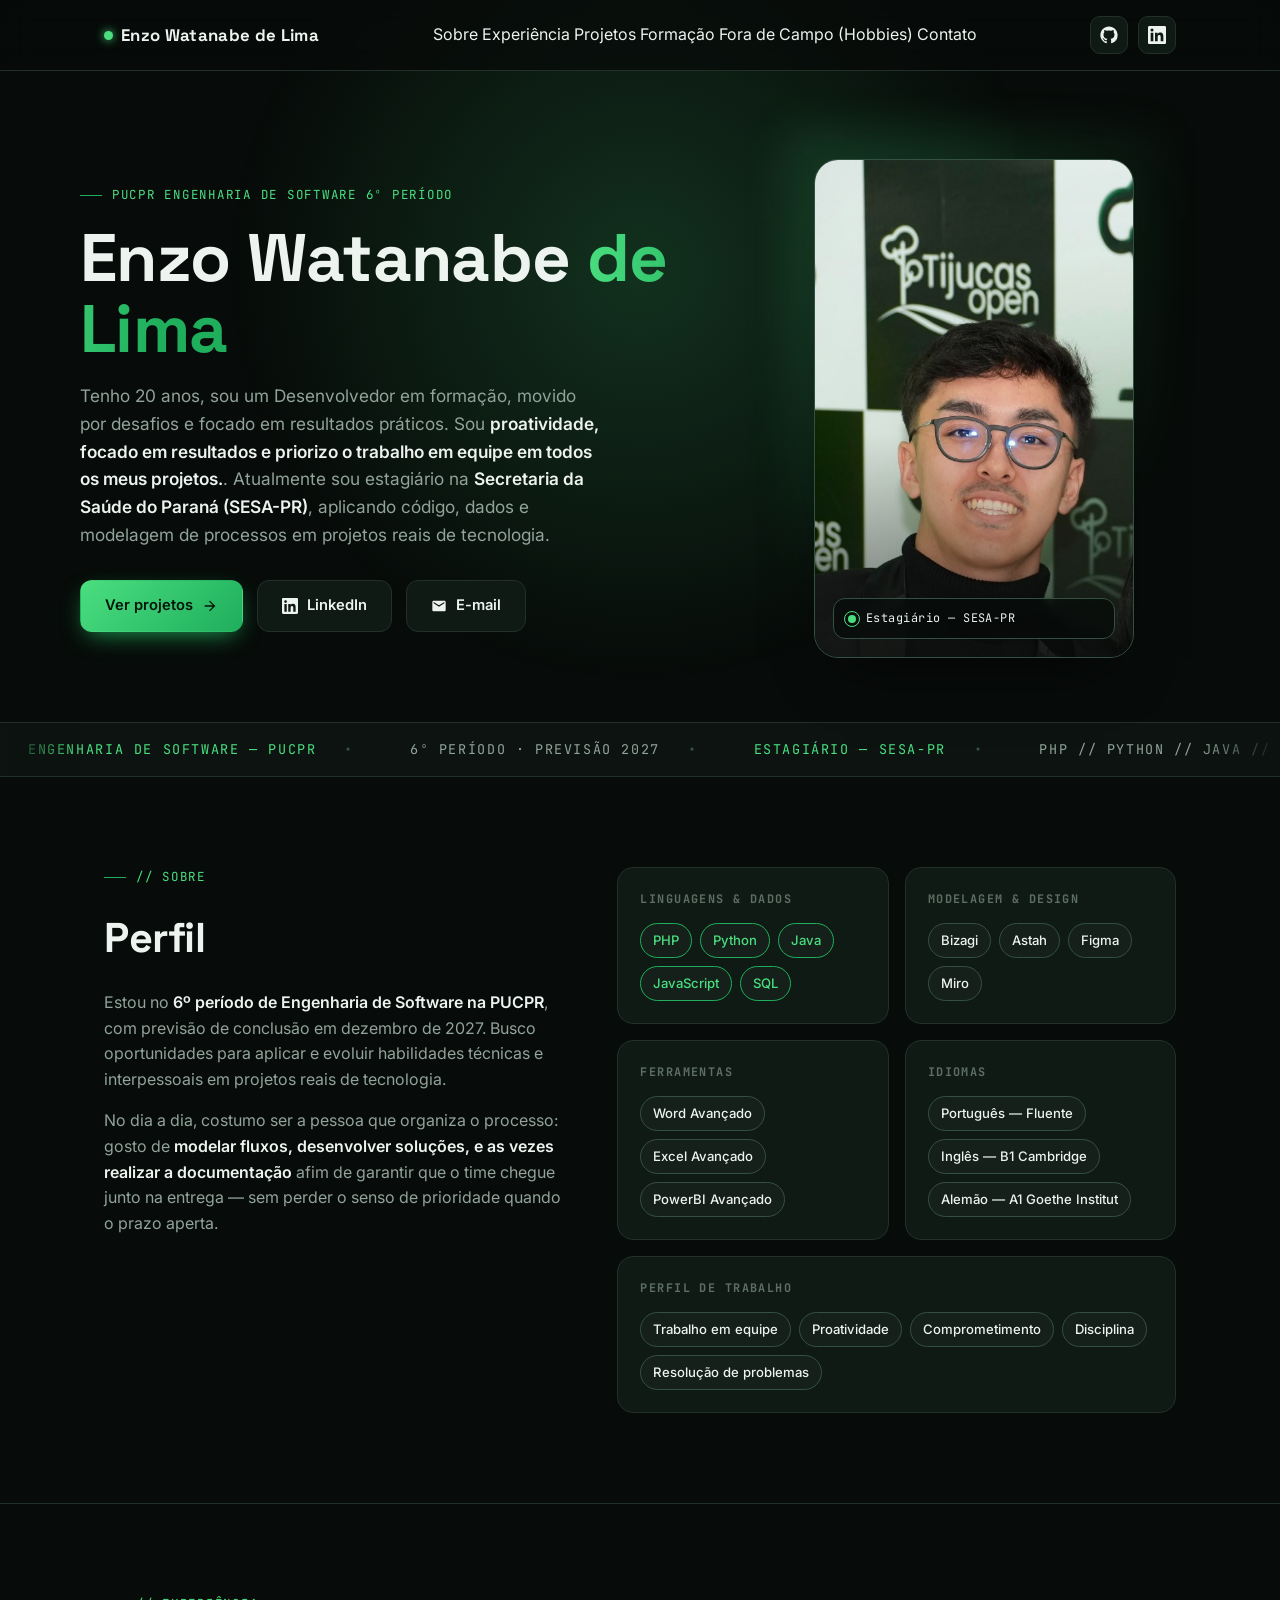
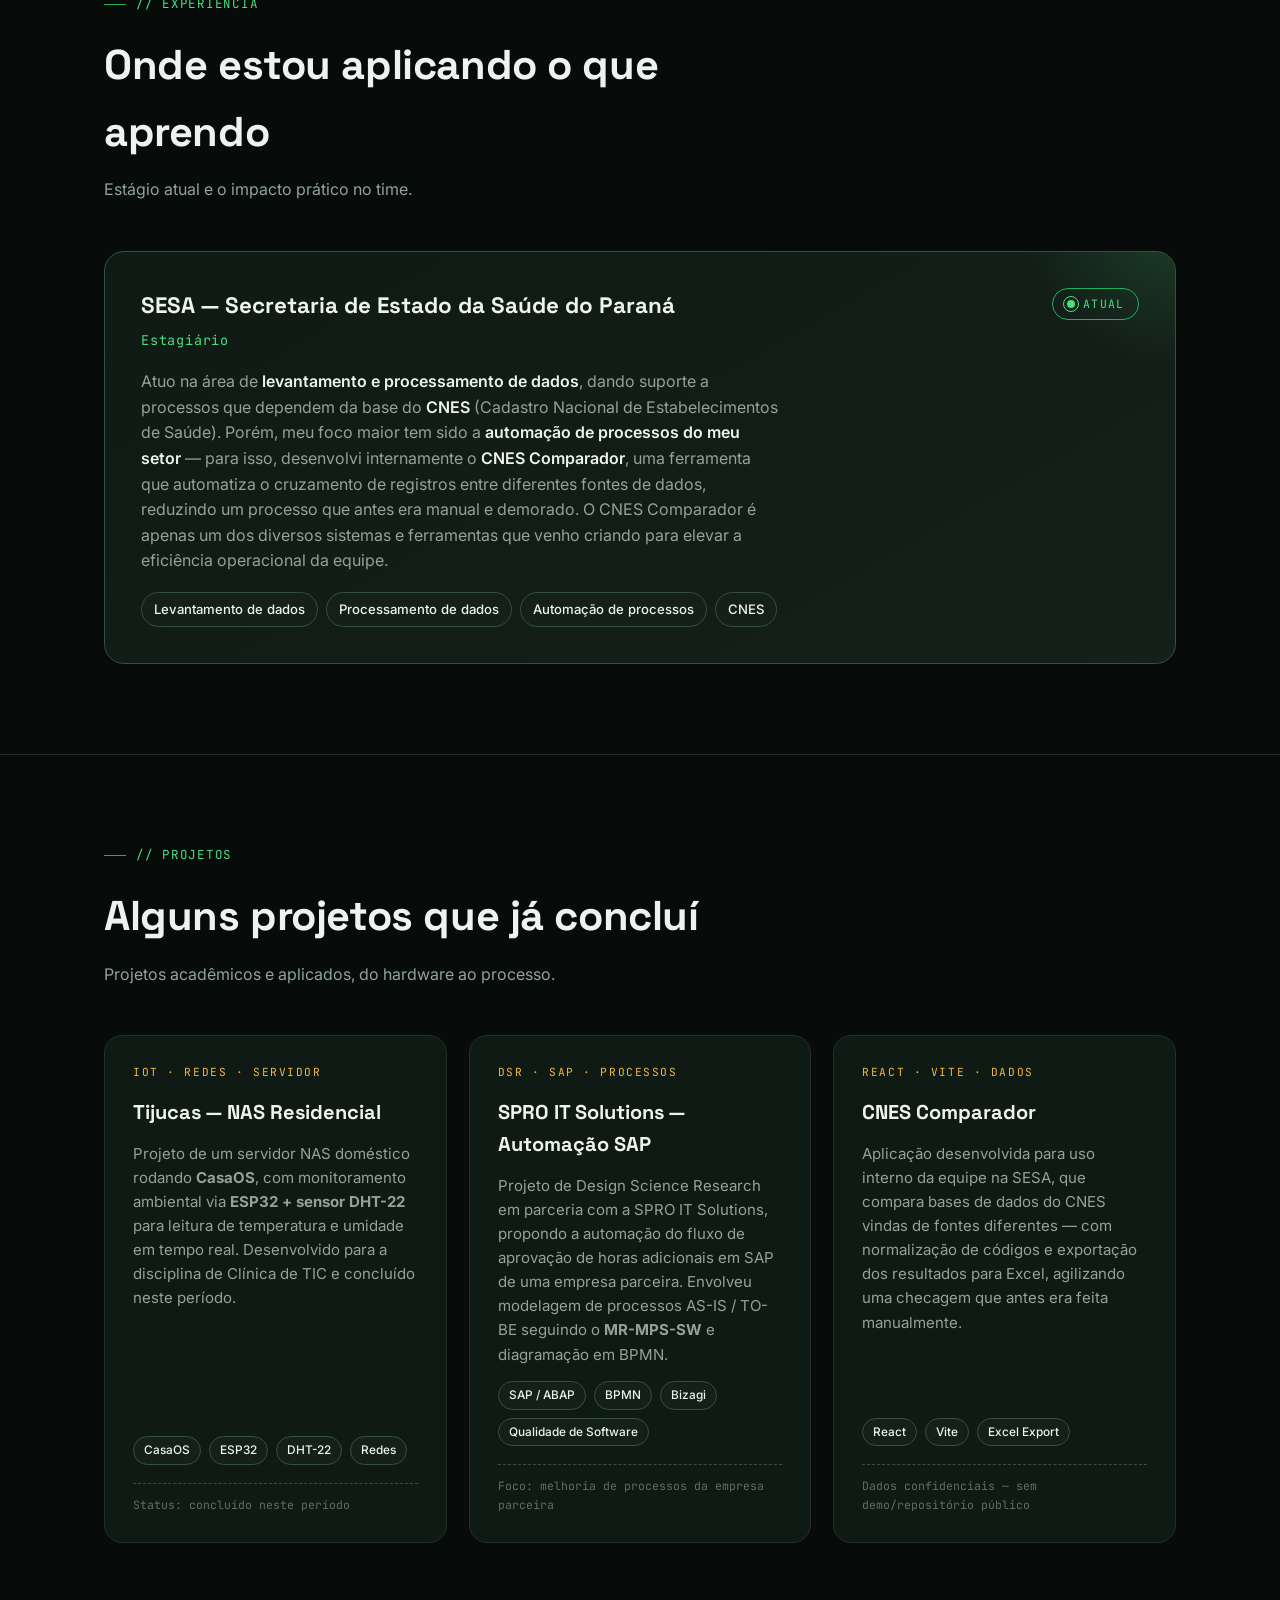
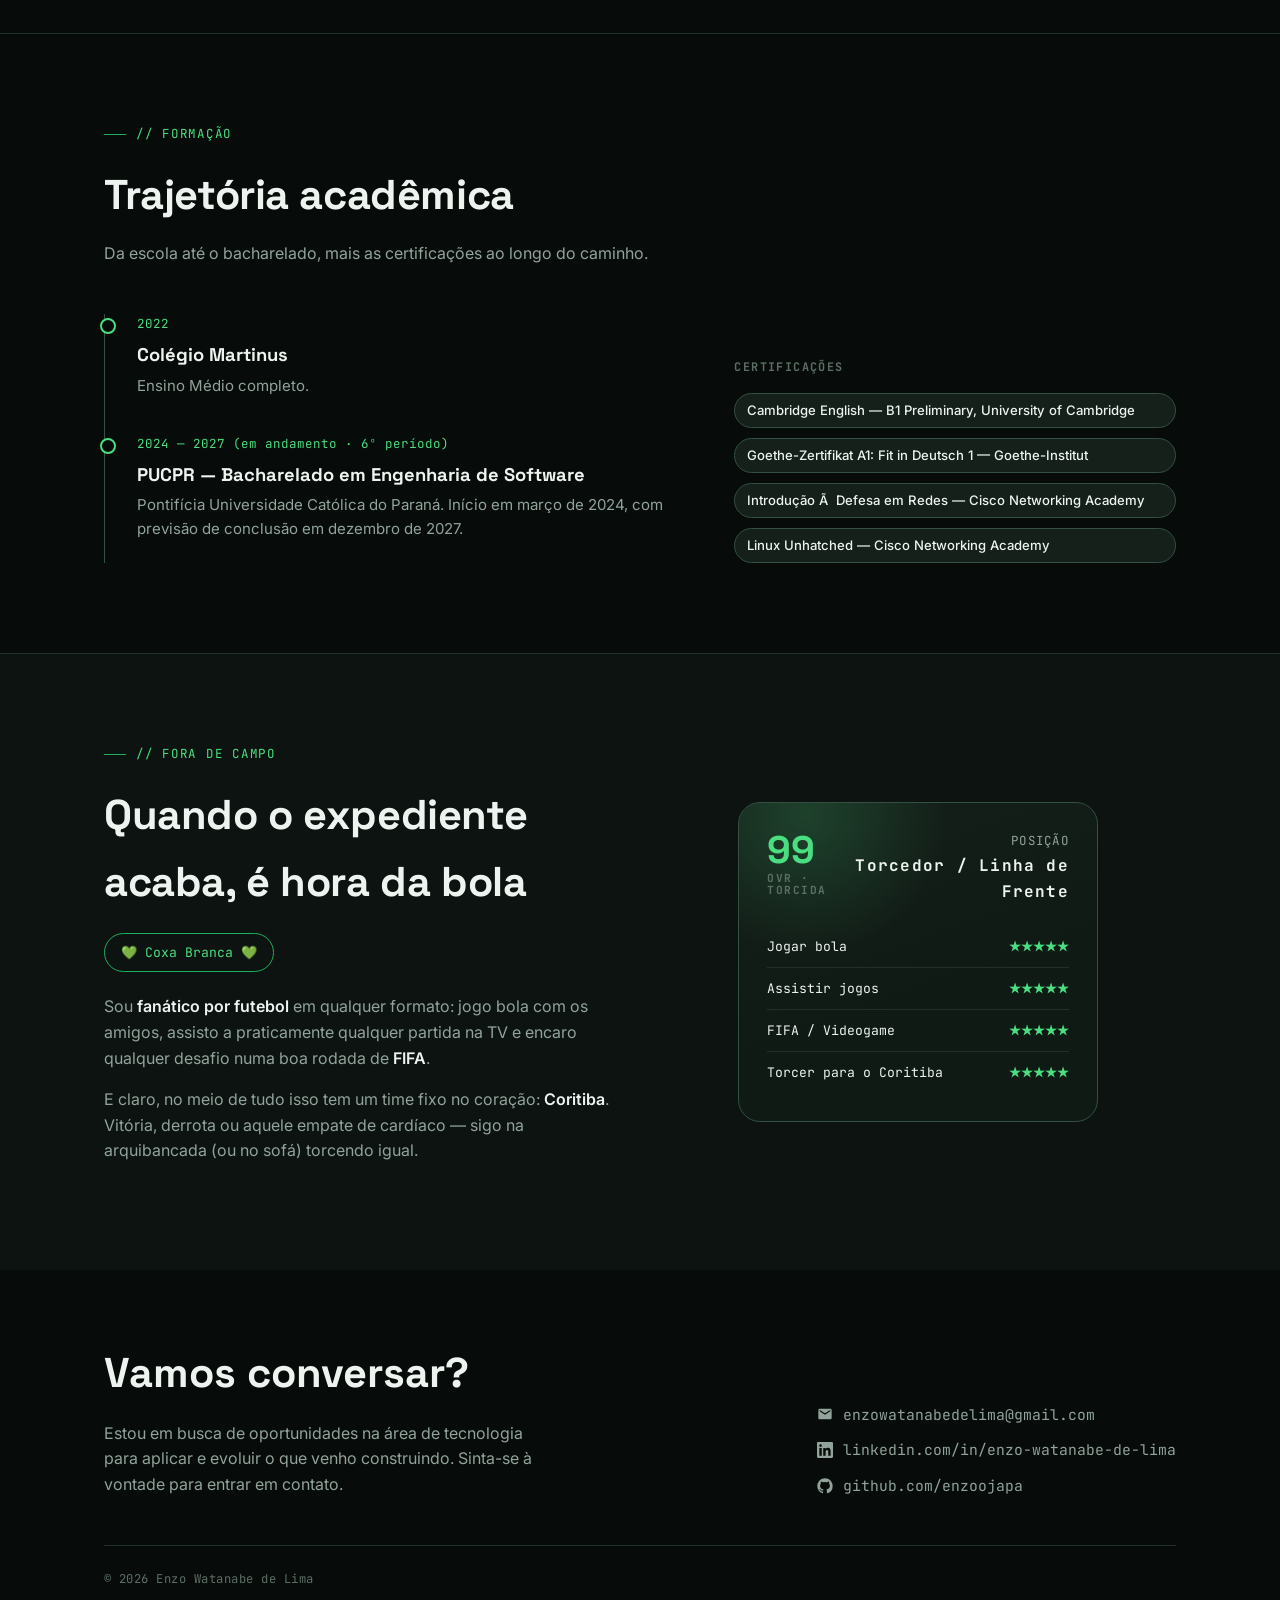
==== portfolio-enzo.html @ 8567402a "Udpate my hobbies" ====
﻿<!DOCTYPE html>
<html lang="pt-BR">
<head>
<meta charset="UTF-8">
<meta name="viewport" content="width=device-width, initial-scale=1.0">
<title>Enzo Watanabe de Lima — Portfólio</title>
<link rel="preconnect" href="https://fonts.googleapis.com">
<link rel="preconnect" href="https://fonts.gstatic.com" crossorigin>
<link href="https://fonts.googleapis.com/css2?family=Space+Grotesk:wght@500;600;700&family=Inter:wght@400;500;600&family=JetBrains+Mono:wght@400;500;600&display=swap" rel="stylesheet">
<link rel="stylesheet" href="style.css">
</head>
<body>

<header>
  <nav>
    <div class="logo"><span class="dot"></span> Enzo Watanabe de Lima</div>
    <div class="nav-links">
      <a href="#sobre">Sobre</a>
      <a href="#experiencia">Experiência</a>
      <a href="#projetos">Projetos</a>
      <a href="#formacao">Formação</a>
      <a href="#fora-de-campo">Fora de Campo (Hobbies)</a>
      <a href="#contato">Contato</a>
    </div>
    <div class="nav-cta">
      <a class="icon-btn" href="https://github.com/enzoojapa" target="_blank" rel="noopener" aria-label="GitHub">
        <svg viewBox="0 0 24 24"><path d="M12 .5C5.65.5.5 5.65.5 12c0 5.08 3.29 9.39 7.86 10.91.57.1.78-.25.78-.55 0-.27-.01-1.17-.02-2.12-3.2.7-3.88-1.36-3.88-1.36-.52-1.33-1.28-1.69-1.28-1.69-1.04-.71.08-.7.08-.7 1.15.08 1.76 1.18 1.76 1.18 1.03 1.76 2.7 1.25 3.36.96.1-.74.4-1.25.72-1.54-2.55-.29-5.23-1.28-5.23-5.68 0-1.25.45-2.28 1.18-3.08-.12-.29-.51-1.46.11-3.05 0 0 .96-.31 3.16 1.18a10.9 10.9 0 0 1 5.76 0c2.2-1.49 3.16-1.18 3.16-1.18.62 1.59.23 2.76.11 3.05.74.8 1.18 1.83 1.18 3.08 0 4.41-2.69 5.39-5.25 5.67.41.36.78 1.07.78 2.16 0 1.56-.01 2.81-.01 3.2 0 .31.21.66.79.55A11.5 11.5 0 0 0 23.5 12C23.5 5.65 18.35.5 12 .5z"/></svg>
      </a>
      <a class="icon-btn" href="https://www.linkedin.com/in/enzo-watanabe-de-lima/" target="_blank" rel="noopener" aria-label="LinkedIn">
        <svg viewBox="0 0 24 24"><path d="M20.45 20.45h-3.55v-5.57c0-1.33-.02-3.04-1.85-3.04-1.85 0-2.13 1.45-2.13 2.94v5.67H9.37V9h3.41v1.56h.05c.48-.9 1.64-1.85 3.37-1.85 3.6 0 4.27 2.37 4.27 5.45v6.29zM5.34 7.43a2.06 2.06 0 1 1 0-4.12 2.06 2.06 0 0 1 0 4.12zM7.12 20.45H3.56V9h3.56v11.45zM22.22 0H1.77C.8 0 0 .78 0 1.75v20.5C0 23.22.8 24 1.77 24h20.45c.98 0 1.78-.78 1.78-1.75V1.75C24 .78 23.2 0 22.22 0z"/></svg>
      </a>
    </div>
  </nav>
</header>

<main>

  <!-- ============ HERO ============ -->
  <section class="hero wrap" id="topo" style="border-bottom:none;">
    <div>
      <div class="eyebrow">PUCPR Engenharia de Software 6º período</div>
      <h1>Enzo Watanabe <span>de Lima</span></h1>
      <p class="lede">
        Tenho 20 anos, sou um Desenvolvedor em formação, movido por desafios e focado em resultados práticos. Sou <strong>proatividade, focado em resultados e priorizo o trabalho em equipe em todos os meus projetos.</strong>. Atualmente sou estagiário na <strong>Secretaria da Saúde do Paraná (SESA-PR)</strong>,
        aplicando código, dados e modelagem de processos em projetos reais de tecnologia.
      </p>
      <div class="btn-row">
        <a class="btn btn-primary" href="#projetos">
          Ver projetos
          <svg viewBox="0 0 24 24"><path d="M12 4l-1.41 1.41L16.17 11H4v2h12.17l-5.58 5.59L12 20l8-8z"/></svg>
        </a>
        <a class="btn btn-ghost" href="https://www.linkedin.com/in/enzo-watanabe-de-lima/" target="_blank" rel="noopener">
          <svg viewBox="0 0 24 24"><path d="M20.45 20.45h-3.55v-5.57c0-1.33-.02-3.04-1.85-3.04-1.85 0-2.13 1.45-2.13 2.94v5.67H9.37V9h3.41v1.56h.05c.48-.9 1.64-1.85 3.37-1.85 3.6 0 4.27 2.37 4.27 5.45v6.29zM5.34 7.43a2.06 2.06 0 1 1 0-4.12 2.06 2.06 0 0 1 0 4.12zM7.12 20.45H3.56V9h3.56v11.45zM22.22 0H1.77C.8 0 0 .78 0 1.75v20.5C0 23.22.8 24 1.77 24h20.45c.98 0 1.78-.78 1.78-1.75V1.75C24 .78 23.2 0 22.22 0z"/></svg>
          LinkedIn
        </a>
        <a class="btn btn-ghost" href="mailto:enzowatanabedelima@gmail.com">
          <svg viewBox="0 0 24 24"><path d="M20 4H4c-1.1 0-1.99.9-1.99 2L2 18c0 1.1.9 2 2 2h16c1.1 0 2-.9 2-2V6c0-1.1-.9-2-2-2zm0 4l-8 5-8-5V6l8 5 8-5v2z"/></svg>
          E-mail
        </a>
      </div>
    </div>

    <div class="hero-photo-wrap">
      <div class="hero-photo-glow"></div>
      <div class="hero-photo-frame">
        <img src="profile.jpg" alt="Foto de Enzo Watanabe de Lima">
        <div class="hero-badge">
          <span class="pulse"></span>
          Estagiário — SESA-PR
        </div>
      </div>
    </div>
  </section>

  <!-- ============ TICKER ============ -->
  <div class="ticker-band">
    <div class="ticker-track">
      <div class="ticker-item">Engenharia de Software — PUCPR <span class="sep">•</span></div>
      <div class="ticker-item alt">6º período · previsão 2027 <span class="sep">•</span></div>
      <div class="ticker-item">Estagiário — SESA-PR <span class="sep">•</span></div>
      <div class="ticker-item alt">PHP // Python // Java // JavaScript // SQL <span class="sep">•</span></div>
      <div class="ticker-item">PT-BR fluente · EN B1 · DE A1 <span class="sep">•</span></div>
      <div class="ticker-item alt">Coxa Branca 💚 <span class="sep">•</span></div>
      <div class="ticker-item">Futebol · FIFA <span class="sep">•</span></div>
      <div class="ticker-item">Engenharia de Software — PUCPR <span class="sep">•</span></div>
      <div class="ticker-item alt">6º período · previsão 2027 <span class="sep">•</span></div>
      <div class="ticker-item">Estagiário — SESA-PR <span class="sep">•</span></div>
      <div class="ticker-item alt">PHP // Python // Java // JavaScript // SQL <span class="sep">•</span></div>
      <div class="ticker-item">PT-BR fluente · EN B1 · DE A1 <span class="sep">•</span></div>
      <div class="ticker-item alt">Coxa Branca 💚 <span class="sep">•</span></div>
    </div>
  </div>

  <!-- ============ SOBRE / SKILLS ============ -->
  <section id="sobre">
    <div class="wrap">
      <div class="about-grid reveal">
        <div>
          <div class="eyebrow">// Sobre</div>
          <h2 style="font-family:var(--font-display); font-size:clamp(1.8rem,4vw,2.6rem); font-weight:700; margin-bottom:18px; letter-spacing:-0.01em;">
            Perfil
          </h2>
          <p>
            Estou no <strong>6º período de Engenharia de Software na PUCPR</strong>, com
            previsão de conclusão em dezembro de 2027. Busco oportunidades para aplicar
            e evoluir habilidades técnicas e interpessoais em projetos reais de tecnologia.
          </p>
          <p>
            No dia a dia, costumo ser a pessoa que organiza o processo: gosto de
            <strong>modelar fluxos, desenvolver soluções, e as vezes realizar a documentação</strong> afim de garantir que o time
            chegue junto na entrega — sem perder o senso de prioridade quando o prazo aperta.
          </p>
        </div>

        <div class="skill-groups">
          <div class="skill-card">
            <h3>Linguagens &amp; Dados</h3>
            <div class="pill-row">
              <span class="pill glow">PHP</span>
              <span class="pill glow">Python</span>
              <span class="pill glow">Java</span>
              <span class="pill glow">JavaScript</span>
              <span class="pill glow">SQL</span>
            </div>
          </div>
          <div class="skill-card">
            <h3>Modelagem &amp; Design</h3>
            <div class="pill-row">
              <span class="pill">Bizagi</span>
              <span class="pill">Astah</span>
              <span class="pill">Figma</span>
              <span class="pill">Miro</span>
            </div>
          </div>
          <div class="skill-card">
            <h3>Ferramentas</h3>
            <div class="pill-row">
              <span class="pill">Word Avançado</span>
              <span class="pill">Excel Avançado</span>
              <span class="pill">PowerBI Avançado</span>
            </div>
          </div>
          <div class="skill-card">
            <h3>Idiomas</h3>
            <div class="pill-row">
              <span class="pill">Português — Fluente</span>
              <span class="pill">Inglês — B1 Cambridge</span>
              <span class="pill">Alemão — A1 Goethe Institut</span>
            </div>
          </div>
          <div class="skill-card" style="grid-column: 1 / -1;">
            <h3>Perfil de Trabalho</h3>
            <div class="pill-row">
              <span class="pill">Trabalho em equipe</span>
              <span class="pill">Proatividade</span>
              <span class="pill">Comprometimento</span>
              <span class="pill">Disciplina</span>
              <span class="pill">Resolução de problemas</span>
            </div>
          </div>
        </div>
      </div>
    </div>
  </section>

  <!-- ============ EXPERIÃŠNCIA ============ -->
  <section id="experiencia">
    <div class="wrap">
      <div class="section-head reveal">
        <div class="eyebrow">// Experiência</div>
        <h2>Onde estou aplicando o que aprendo</h2>
        <p>Estágio atual e o impacto prático no time.</p>
      </div>

      <div class="exp-card reveal">
        <div class="exp-top">
          <div>
            <h3>SESA — Secretaria de Estado da Saúde do Paraná</h3>
            <div class="role">Estagiário</div>
          </div>
          <div class="badge-current"><span class="pulse"></span> Atual</div>
        </div>
        <p>
          Atuo na área de <strong>levantamento e processamento de dados</strong>,
          dando suporte a processos que dependem da base do <strong>CNES</strong>
          (Cadastro Nacional de Estabelecimentos de Saúde). Porém, meu foco maior tem sido
          a <strong>automação de processos do meu setor</strong> — para isso, desenvolvi
          internamente o <strong>CNES Comparador</strong>, uma ferramenta que automatiza o
          cruzamento de registros entre diferentes fontes de dados, reduzindo um processo
          que antes era manual e demorado. O CNES Comparador é apenas um dos diversos sistemas 
          e ferramentas que venho criando para elevar a eficiência operacional da equipe.
        </p>
        <div class="pill-row">
          <span class="pill">Levantamento de dados</span>
          <span class="pill">Processamento de dados</span>
          <span class="pill">Automação de processos</span>
          <span class="pill">CNES</span>
        </div>
      </div>
    </div>
  </section>

  <!-- ============ PROJETOS ============ -->
  <section id="projetos">
    <div class="wrap">
      <div class="section-head reveal">
        <div class="eyebrow">// Projetos</div>
        <h2>Alguns projetos que já concluí</h2>
        <p>Projetos acadêmicos e aplicados, do hardware ao processo.</p>
      </div>

      <div class="project-grid reveal">

        <div class="project-card">
          <div class="project-tag">IoT · Redes · Servidor</div>
          <h3>Tijucas — NAS Residencial</h3>
          <p>
            Projeto de um servidor NAS doméstico rodando <strong>CasaOS</strong>,
            com monitoramento ambiental via <strong>ESP32 + sensor DHT-22</strong>
            para leitura de temperatura e umidade em tempo real. Desenvolvido para a
            disciplina de Clínica de TIC e concluído neste período.
          </p>
          <div class="pill-row">
            <span class="pill">CasaOS</span>
            <span class="pill">ESP32</span>
            <span class="pill">DHT-22</span>
            <span class="pill">Redes</span>
          </div>
          <div class="project-note">Status: concluído neste período</div>
        </div>

        <div class="project-card">
          <div class="project-tag">DSR · SAP · Processos</div>
          <h3>SPRO IT Solutions — Automação SAP</h3>
          <p>
            Projeto de Design Science Research em parceria com a SPRO IT Solutions,
            propondo a automação do fluxo de aprovação de horas adicionais em SAP de
            uma empresa parceira. Envolveu modelagem de processos AS-IS / TO-BE
            seguindo o <strong>MR-MPS-SW</strong> e diagramação em BPMN.
          </p>
          <div class="pill-row">
            <span class="pill">SAP / ABAP</span>
            <span class="pill">BPMN</span>
            <span class="pill">Bizagi</span>
            <span class="pill">Qualidade de Software</span>
          </div>
          <div class="project-note">Foco: melhoria de processos da empresa parceira</div>
        </div>

        <div class="project-card">
          <div class="project-tag">React · Vite · Dados</div>
          <h3>CNES Comparador</h3>
          <p>
            Aplicação desenvolvida para uso interno da equipe na SESA, que compara
            bases de dados do CNES vindas de fontes diferentes — com normalização de
            códigos e exportação dos resultados para Excel, agilizando uma checagem
            que antes era feita manualmente.
          </p>
          <div class="pill-row">
            <span class="pill">React</span>
            <span class="pill">Vite</span>
            <span class="pill">Excel Export</span>
          </div>
          <div class="project-note">Dados confidenciais — sem demo/repositório público</div>
        </div>

      </div>
    </div>
  </section>

  <!-- ============ FORMAÇÃO ============ -->
  <section id="formacao">
    <div class="wrap">
      <div class="section-head reveal">
        <div class="eyebrow">// Formação</div>
        <h2>Trajetória acadêmica</h2>
        <p>Da escola até o bacharelado, mais as certificações ao longo do caminho.</p>
      </div>

      <div class="edu-grid reveal">
        <div class="timeline">
          <div class="timeline-item">
            <div class="when">2022</div>
            <h3>Colégio Martinus</h3>
            <p>Ensino Médio completo.</p>
          </div>
          <div class="timeline-item">
            <div class="when">2024 — 2027 (em andamento · 6º período)</div>
            <h3>PUCPR — Bacharelado em Engenharia de Software</h3>
            <p>Pontifícia Universidade Católica do Paraná. Início em março de 2024, com previsão de conclusão em dezembro de 2027.</p>
          </div>
        </div>

        <div class="cert-block">
          <h3>Certificações</h3>
          <div class="pill-row" style="flex-direction:column; align-items:stretch; gap:10px;">
            <span class="pill" style="text-align:left;">Cambridge English — B1 Preliminary, University of Cambridge</span>
            <span class="pill" style="text-align:left;">Goethe-Zertifikat A1: Fit in Deutsch 1 — Goethe-Institut</span>
            <span class="pill" style="text-align:left;">Introdução Ã  Defesa em Redes — Cisco Networking Academy</span>
            <span class="pill" style="text-align:left;">Linux Unhatched — Cisco Networking Academy</span>
          </div>
        </div>
      </div>
    </div>
  </section>

  <!-- ============ FORA DE CAMPO ============ -->
  <section id="fora-de-campo" class="pitch-section">
    <div class="wrap">
      <div class="pitch-grid reveal">
        <div class="pitch-text">
          <div class="eyebrow">// Fora de campo</div>
          <h2 style="font-family:var(--font-display); font-size:clamp(1.8rem,4vw,2.6rem); font-weight:700; margin-bottom:18px; letter-spacing:-0.01em;">
            Quando o expediente acaba, é hora da bola
          </h2>
          <div class="crest-note">💚 Coxa Branca 💚</div>
          <p>
            Sou <strong>fanático por futebol</strong> em qualquer formato: jogo bola com
            os amigos, assisto a praticamente qualquer partida na TV e encaro qualquer
            desafio numa boa rodada de <strong>FIFA</strong>.
          </p>
          <p>
            E claro, no meio de tudo isso tem um time fixo no coração: <strong>Coritiba</strong>.
            Vitória, derrota ou aquele empate de cardíaco — sigo na arquibancada (ou no sofá)
            torcendo igual.
          </p>
        </div>

        <div class="player-card">
          <div class="player-card-head">
            <div class="player-rating">99<span>OVR · TORCIDA</span></div>
            <div class="player-pos">POSIÇÃO<strong>Torcedor / Linha de Frente</strong></div>
          </div>
          <div class="stat-row"><span>Jogar bola</span><span class="stat-val">★★★★★</span></div>
          <div class="stat-row"><span>Assistir jogos</span><span class="stat-val">★★★★★</span></div>
          <div class="stat-row"><span>FIFA / Videogame</span><span class="stat-val">★★★★★</span></div>
          <div class="stat-row"><span>Torcer para o Coritiba</span><span class="stat-val">★★★★★</span></div>
        </div>
      </div>
    </div>
  </section>

</main>

<!-- ============ CONTATO / FOOTER ============ -->
<footer id="contato">
  <div class="wrap">
    <div class="contact-grid reveal">
      <div class="contact-cta">
        <h2>Vamos conversar?</h2>
        <p>
          Estou em busca de oportunidades na área de tecnologia para aplicar e evoluir
          o que venho construindo. Sinta-se à vontade para entrar em contato.
        </p>
      </div>
      <div class="contact-links">
        <a href="mailto:enzowatanabedelima@gmail.com">
          <svg viewBox="0 0 24 24"><path d="M20 4H4c-1.1 0-1.99.9-1.99 2L2 18c0 1.1.9 2 2 2h16c1.1 0 2-.9 2-2V6c0-1.1-.9-2-2-2zm0 4l-8 5-8-5V6l8 5 8-5v2z"/></svg>
          enzowatanabedelima@gmail.com
        </a>
        <a href="https://www.linkedin.com/in/enzo-watanabe-de-lima/" target="_blank" rel="noopener">
          <svg viewBox="0 0 24 24"><path d="M20.45 20.45h-3.55v-5.57c0-1.33-.02-3.04-1.85-3.04-1.85 0-2.13 1.45-2.13 2.94v5.67H9.37V9h3.41v1.56h.05c.48-.9 1.64-1.85 3.37-1.85 3.6 0 4.27 2.37 4.27 5.45v6.29zM5.34 7.43a2.06 2.06 0 1 1 0-4.12 2.06 2.06 0 0 1 0 4.12zM7.12 20.45H3.56V9h3.56v11.45zM22.22 0H1.77C.8 0 0 .78 0 1.75v20.5C0 23.22.8 24 1.77 24h20.45c.98 0 1.78-.78 1.78-1.75V1.75C24 .78 23.2 0 22.22 0z"/></svg>
          linkedin.com/in/enzo-watanabe-de-lima
        </a>
        <a href="https://github.com/enzoojapa" target="_blank" rel="noopener">
          <svg viewBox="0 0 24 24"><path d="M12 .5C5.65.5.5 5.65.5 12c0 5.08 3.29 9.39 7.86 10.91.57.1.78-.25.78-.55 0-.27-.01-1.17-.02-2.12-3.2.7-3.88-1.36-3.88-1.36-.52-1.33-1.28-1.69-1.28-1.69-1.04-.71.08-.7.08-.7 1.15.08 1.76 1.18 1.76 1.18 1.03 1.76 2.7 1.25 3.36.96.1-.74.4-1.25.72-1.54-2.55-.29-5.23-1.28-5.23-5.68 0-1.25.45-2.28 1.18-3.08-.12-.29-.51-1.46.11-3.05 0 0 .96-.31 3.16 1.18a10.9 10.9 0 0 1 5.76 0c2.2-1.49 3.16-1.18 3.16-1.18.62 1.59.23 2.76.11 3.05.74.8 1.18 1.83 1.18 3.08 0 4.41-2.69 5.39-5.25 5.67.41.36.78 1.07.78 2.16 0 1.56-.01 2.81-.01 3.2 0 .31.21.66.79.55A11.5 11.5 0 0 0 23.5 12C23.5 5.65 18.35.5 12 .5z"/></svg>
          github.com/enzoojapa
        </a>
      </div>
    </div>
    <div class="footer-bottom">
      <span>&copy; 2026 Enzo Watanabe de Lima</span>
    </div>
  </div>
</footer>

<script src="script.js"></script>

</body>
</html>
---- style.css ----
:root{
    --bg: #070b09;
    --bg-soft: #0c1310;
    --surface: #101a15;
    --surface-2: #15201a;
    --border: #233029;
    --border-strong: #335042;
    --text: #edf3ef;
    --text-muted: #91a39a;
    --text-dim: #5d6f65;
    --green: #1fae5c;
    --green-bright: #4ade80;
    --green-glow: rgba(74, 222, 128, 0.18);
    --amber: #f4b740;
    --font-display: 'Space Grotesk', sans-serif;
    --font-body: 'Inter', sans-serif;
    --font-mono: 'JetBrains Mono', monospace;
    --maxw: 1120px;
  }

  *{ margin:0; padding:0; box-sizing:border-box; }

  html{ scroll-behavior:smooth; }

  body{
    background: var(--bg);
    color: var(--text);
    font-family: var(--font-body);
    line-height: 1.6;
    -webkit-font-smoothing: antialiased;
    overflow-x: hidden;
  }

  body::before{
    content:"";
    position: fixed;
    top: -20%; left: 50%;
    width: 900px; height: 900px;
    transform: translateX(-50%);
    background: radial-gradient(circle, var(--green-glow) 0%, transparent 65%);
    pointer-events: none;
    z-index: 0;
  }

  a{ color: inherit; text-decoration: none; }

  img{ display:block; max-width:100%; }

  .wrap{
    max-width: var(--maxw);
    margin: 0 auto;
    padding: 0 24px;
    position: relative;
    z-index: 1;
  }

  ::selection{ background: var(--green); color: #04140a; }

  /* focus visibility */
  a:focus-visible, button:focus-visible{
    outline: 2px solid var(--green-bright);
    outline-offset: 3px;
    border-radius: 4px;
  }

  /* ============ NAV ============ */
  header{
    position: sticky;
    top: 0;
    z-index: 50;
    backdrop-filter: blur(14px);
    background: rgba(7, 11, 9, 0.72);
    border-bottom: 1px solid var(--border);
  }
  nav{
    display:flex;
    align-items:center;
    justify-content:space-between;
    padding: 16px 24px;
    max-width: var(--maxw);
    margin: 0 auto;
  }
  .logo{
    font-family: var(--font-display);
    font-weight: 700;
    font-size: 1.05rem;
    letter-spacing: 0.02em;
    display:flex;
    align-items:center;
    gap: 8px;
  }
  .logo .dot{
    width: 9px; height: 9px;
    border-radius: 50%;
    background: var(--green-bright);
    box-shadow: 0 0 10px var(--green-bright);
    flex-shrink: 0;
  }
  /* Animated NavHeader */
  .animated-nav {
    position: relative;
    display: flex;
    align-items: center;
    width: fit-content;
    border-radius: 999px;
    background: var(--surface);
    border: 1px solid var(--border);
    padding: 4px;
    list-style: none;
    gap: 4px;
  }
  .animated-nav .nav-tab {
    position: relative;
    z-index: 1;
  }
  .animated-nav .nav-tab a {
    display: block;
    padding: 6px 16px;
    color: var(--text-muted);
    text-decoration: none;
    font-size: 0.85rem;
    text-transform: uppercase;
    font-weight: 600;
    letter-spacing: 0.5px;
    border-radius: 999px;
    transition: color 0.2s ease;
  }
  .animated-nav .nav-tab a:hover {
    color: var(--text);
  }
  .animated-nav .nav-cursor {
    position: absolute;
    z-index: 0;
    height: calc(100% - 8px);
    top: 4px;
    left: 0;
    border-radius: 999px;
    background: var(--surface-2);
    border: 1px solid var(--border);
    opacity: 0;
    transition: all 0.3s cubic-bezier(0.25, 1, 0.5, 1);
    pointer-events: none;
  }
  .nav-cta{
    display:flex;
    gap: 10px;
  }
  .icon-btn{
    width: 38px; height: 38px;
    display:flex; align-items:center; justify-content:center;
    border: 1px solid var(--border);
    border-radius: 10px;
    background: var(--surface);
    transition: border-color .2s ease, transform .2s ease, background .2s ease;
  }
  .icon-btn:hover{
    border-color: var(--green);
    background: var(--surface-2);
    transform: translateY(-2px);
  }
  .icon-btn svg{ width:18px; height:18px; fill: var(--text); }

  @media (max-width: 760px){
    .nav-links{ display:none; }
  }

  /* ============ HERO ============ */
  .hero{
    padding: 88px 0 64px;
    display: grid;
    grid-template-columns: 1.15fr 0.85fr;
    gap: 56px;
    align-items: center;
  }
  .eyebrow{
    font-family: var(--font-mono);
    font-size: 0.78rem;
    letter-spacing: 0.14em;
    color: var(--green-bright);
    text-transform: uppercase;
    margin-bottom: 18px;
    display:flex;
    align-items:center;
    gap: 10px;
  }
  .eyebrow::before{
    content:"";
    display:inline-block;
    width: 22px; height: 1px;
    background: var(--green);
  }
  .hero h1{
    font-family: var(--font-display);
    font-weight: 700;
    font-size: clamp(2.6rem, 6vw, 4.2rem);
    line-height: 1.05;
    letter-spacing: -0.01em;
    margin-bottom: 18px;
  }
  .hero h1 span{
    background: linear-gradient(95deg, var(--green-bright), var(--green) 70%);
    -webkit-background-clip: text;
    background-clip: text;
    color: transparent;
  }
  .hero .lede{
    font-size: 1.08rem;
    color: var(--text-muted);
    max-width: 520px;
    margin-bottom: 32px;
  }
  .hero .lede strong{ color: var(--text); font-weight: 600; }

  .btn-row{
    display:flex;
    flex-wrap: wrap;
    gap: 14px;
    align-items:center;
  }
  .btn{
    font-family: var(--font-body);
    font-weight: 600;
    font-size: 0.92rem;
    padding: 13px 24px;
    border-radius: 12px;
    display:inline-flex;
    align-items:center;
    gap: 9px;
    border: 1px solid transparent;
    transition: transform .2s ease, box-shadow .2s ease, border-color .2s ease, background .2s ease;
    cursor:pointer;
  }
  .btn-primary{
    background: linear-gradient(135deg, var(--green-bright), var(--green));
    color: #03150a;
    box-shadow: 0 8px 24px -8px var(--green);
  }
  .btn-primary:hover{ transform: translateY(-2px); box-shadow: 0 12px 30px -8px var(--green); }
  .btn-ghost{
    background: var(--surface);
    border: 1px solid var(--border);
    color: var(--text);
  }
  .btn-ghost:hover{ border-color: var(--border-strong); background: var(--surface-2); transform: translateY(-2px); }
  .btn svg{ width:16px; height:16px; fill: currentColor; }

  /* Hero photo */
  .hero-photo-wrap{
    position: relative;
    justify-self: center;
    width: min(100%, 320px);
  }
  .hero-photo-glow{
    position:absolute;
    inset: -30px;
    background: radial-gradient(circle at 30% 20%, var(--green-glow), transparent 70%);
    filter: blur(20px);
    z-index: 0;
  }
  .hero-photo-frame{
    position: relative;
    border-radius: 24px;
    overflow: hidden;
    border: 1px solid var(--border-strong);
    background: var(--surface);
    box-shadow: 0 30px 60px -30px rgba(0,0,0,0.7);
    z-index: 1;
    aspect-ratio: 295 / 460;
  }
  .hero-photo-frame img{
    width: 100%;
    height: 100%;
    object-fit: cover;
    object-position: top center;
    filter: saturate(0.95) contrast(1.03);
  }
  .hero-photo-frame::after{
    content:"";
    position:absolute; inset:0;
    background: linear-gradient(180deg, transparent 55%, rgba(7,11,9,0.55) 100%);
  }
  .hero-badge{
    position: absolute;
    bottom: 18px;
    left: 18px;
    right: 18px;
    z-index: 2;
    background: rgba(7,11,9,0.7);
    border: 1px solid var(--border-strong);
    border-radius: 12px;
    padding: 10px 14px;
    display:flex;
    align-items:center;
    gap: 10px;
    font-family: var(--font-mono);
    font-size: 0.74rem;
    letter-spacing: 0.04em;
    backdrop-filter: blur(6px);
  }
  .pulse{
    width: 8px; height: 8px;
    border-radius: 50%;
    background: var(--green-bright);
    flex-shrink:0;
    position: relative;
  }
  .pulse::after{
    content:"";
    position:absolute; inset:-4px;
    border-radius:50%;
    border: 1px solid var(--green-bright);
    animation: pulse 2s ease-out infinite;
  }
  @keyframes pulse{
    0%{ transform: scale(0.6); opacity: 0.9; }
    100%{ transform: scale(1.8); opacity: 0; }
  }

  @media (max-width: 860px){
    .hero{ grid-template-columns: 1fr; padding-top: 56px; text-align:center; }
    .hero-photo-wrap{ order:-1; width: min(100%, 240px); margin: 0 auto 24px; }
    .hero .lede{ margin-left: auto; margin-right: auto; }
    .btn-row{ justify-content: center; }
  }

  /* ============ TICKER (signature) ============ */
  .ticker-band{
    border-top: 1px solid var(--border);
    border-bottom: 1px solid var(--border);
    background: var(--bg-soft);
    overflow: hidden;
    padding: 16px 0;
    position: relative;
  }
  .ticker-band::before, .ticker-band::after{
    content:"";
    position:absolute; top:0; bottom:0;
    width: 80px; z-index:2;
  }
  .ticker-band::before{ left:0; background: linear-gradient(90deg, var(--bg-soft), transparent); }
  .ticker-band::after{ right:0; background: linear-gradient(-90deg, var(--bg-soft), transparent); }
  .ticker-track{
    display:flex;
    gap: 0;
    white-space: nowrap;
    width: max-content;
    animation: scroll-left 38s linear infinite;
  }
  @media (prefers-reduced-motion: reduce){
    .ticker-track{ animation: none; }
  }
  @keyframes scroll-left{
    from{ transform: translateX(0); }
    to{ transform: translateX(-50%); }
  }
  .ticker-item{
    font-family: var(--font-mono);
    font-size: 0.84rem;
    letter-spacing: 0.12em;
    text-transform: uppercase;
    color: var(--green-bright);
    padding: 0 28px;
    display:flex;
    align-items:center;
    gap: 28px;
  }
  .ticker-item span.sep{ color: var(--border-strong); }
  .ticker-item.alt{ color: var(--text-muted); }

  /* ============ SECTIONS ============ */
  section{
    padding: 90px 0;
    border-bottom: 1px solid var(--border);
  }
  section:last-of-type{ border-bottom:none; }

  .section-head{
    margin-bottom: 48px;
    max-width: 620px;
  }
  .section-head h2{
    font-family: var(--font-display);
    font-weight: 700;
    font-size: clamp(1.8rem, 4vw, 2.6rem);
    margin-bottom: 12px;
    letter-spacing: -0.01em;
  }
  .section-head p{
    color: var(--text-muted);
    font-size: 1rem;
  }

  /* ============ ABOUT / SKILLS ============ */
  .about-grid{
    display:grid;
    grid-template-columns: 1fr 1.2fr;
    gap: 48px;
    align-items: start;
  }
  .about-grid p{
    color: var(--text-muted);
    margin-bottom: 16px;
    font-size: 1rem;
  }
  .about-grid p strong{ color: var(--text); font-weight: 600; }

  .skill-groups{
    display:grid;
    grid-template-columns: 1fr 1fr;
    gap: 16px;
  }
  .skill-card{
    background: var(--surface);
    border: 1px solid var(--border);
    border-radius: 16px;
    padding: 22px;
    transition: border-color .25s ease, transform .25s ease;
  }
  .skill-card:hover{ border-color: var(--border-strong); transform: translateY(-3px); }
  .skill-card h3{
    font-family: var(--font-mono);
    font-size: 0.74rem;
    letter-spacing: 0.12em;
    text-transform: uppercase;
    color: var(--text-dim);
    margin-bottom: 14px;
  }
  .pill-row{
    display:flex; flex-wrap:wrap; gap: 8px;
  }
  .pill{
    font-size: 0.82rem;
    font-weight: 500;
    padding: 6px 12px;
    border-radius: 999px;
    border: 1px solid var(--border-strong);
    color: var(--text);
    background: var(--surface-2);
  }
  .pill.glow{
    border-color: var(--green);
    color: var(--green-bright);
  }

  @media (max-width: 860px){
    .about-grid{ grid-template-columns: 1fr; gap: 32px; }
    .skill-groups{ grid-template-columns: 1fr 1fr; }
  }
  @media (max-width: 540px){
    .skill-groups{ grid-template-columns: 1fr; }
  }

  /* ============ EXPERIENCE ============ */
  .exp-card{
    background: linear-gradient(150deg, var(--surface) 0%, var(--surface-2) 100%);
    border: 1px solid var(--border-strong);
    border-radius: 20px;
    padding: 36px;
    position: relative;
    overflow:hidden;
  }
  .exp-card::before{
    content:"";
    position:absolute;
    top:-50%; right:-15%;
    width: 320px; height: 320px;
    background: radial-gradient(circle, var(--green-glow), transparent 70%);
    pointer-events:none;
  }
  .exp-top{
    display:flex;
    flex-wrap: wrap;
    align-items:flex-start;
    justify-content: space-between;
    gap: 16px;
    margin-bottom: 18px;
    position: relative; z-index:1;
  }
  .exp-top h3{
    font-family: var(--font-display);
    font-size: 1.4rem;
    font-weight: 700;
    margin-bottom: 6px;
  }
  .exp-top .role{
    color: var(--green-bright);
    font-family: var(--font-mono);
    font-size: 0.84rem;
    letter-spacing: 0.06em;
  }
  .badge-current{
    font-family: var(--font-mono);
    font-size: 0.72rem;
    letter-spacing: 0.1em;
    text-transform: uppercase;
    color: var(--green-bright);
    border: 1px solid var(--green);
    border-radius: 999px;
    padding: 6px 14px;
    display:flex; align-items:center; gap:8px;
    white-space: nowrap;
  }
  .exp-card p{
    color: var(--text-muted);
    max-width: 640px;
    position: relative; z-index:1;
    margin-bottom: 18px;
  }
  .exp-card p strong{ color: var(--text); font-weight:600; }

  /* ============ PROJECTS ============ */
  .project-grid{
    display:grid;
    grid-template-columns: repeat(3, 1fr);
    gap: 22px;
  }
  .project-card{
    background: var(--surface);
    border: 1px solid var(--border);
    border-radius: 18px;
    padding: 28px;
    display:flex;
    flex-direction:column;
    gap: 14px;
    transition: border-color .25s ease, transform .25s ease, box-shadow .25s ease;
  }
  .project-card:hover{
    border-color: var(--border-strong);
    transform: translateY(-4px);
    box-shadow: 0 20px 40px -24px rgba(0,0,0,0.6);
  }
  .project-tag{
    font-family: var(--font-mono);
    font-size: 0.7rem;
    letter-spacing: 0.14em;
    text-transform: uppercase;
    color: var(--amber);
  }
  .project-card h3{
    font-family: var(--font-display);
    font-size: 1.25rem;
    font-weight: 700;
  }
  .project-card p{
    color: var(--text-muted);
    font-size: 0.94rem;
    flex-grow:1;
  }
  .project-card .pill-row{ margin-top: auto; }
  .project-card .pill{ font-size: 0.74rem; padding: 4px 10px; }
  .project-note{
    font-family: var(--font-mono);
    font-size: 0.72rem;
    color: var(--text-dim);
    border-top: 1px dashed var(--border-strong);
    padding-top: 12px;
    margin-top: 4px;
  }

  @media (max-width: 900px){
    .project-grid{ grid-template-columns: 1fr 1fr; }
  }
  @media (max-width: 600px){
    .project-grid{ grid-template-columns: 1fr; }
  }

  /* ============ EDUCATION TIMELINE ============ */
  .timeline{
    position: relative;
    padding-left: 32px;
    border-left: 1px solid var(--border-strong);
  }
  .timeline-item{
    position: relative;
    padding-bottom: 36px;
  }
  .timeline-item:last-child{ padding-bottom: 0; }
  .timeline-item::before{
    content:"";
    position:absolute;
    left: -37px;
    top: 4px;
    width: 12px; height:12px;
    border-radius:50%;
    background: var(--bg);
    border: 2px solid var(--green-bright);
  }
  .timeline-item .when{
    font-family: var(--font-mono);
    font-size: 0.78rem;
    color: var(--green-bright);
    letter-spacing: 0.08em;
    margin-bottom: 6px;
  }
  .timeline-item h3{
    font-family: var(--font-display);
    font-size: 1.15rem;
    font-weight: 700;
    margin-bottom: 4px;
  }
  .timeline-item p{
    color: var(--text-muted);
    font-size: 0.94rem;
  }

  .cert-block{
    margin-top: 44px;
  }
  .cert-block h3{
    font-family: var(--font-mono);
    font-size: 0.74rem;
    letter-spacing: 0.12em;
    text-transform: uppercase;
    color: var(--text-dim);
    margin-bottom: 16px;
  }

  .edu-grid{
    display:grid;
    grid-template-columns: 1.3fr 1fr;
    gap: 56px;
  }
  @media (max-width: 860px){
    .edu-grid{ grid-template-columns: 1fr; gap: 40px; }
  }

  /* ============ FORA DE CAMPO (Football) ============ */
  .pitch-section{
    background: var(--bg-soft);
  }
  .pitch-grid{
    display:grid;
    grid-template-columns: 1fr 1fr;
    gap: 40px;
    align-items: center;
  }
  .pitch-text p{
    color: var(--text-muted);
    margin-bottom: 16px;
  }
  .pitch-text p strong{ color: var(--text); font-weight:600; }
  .pitch-text .crest-note{
    display:inline-flex;
    align-items:center;
    gap: 10px;
    font-family: var(--font-mono);
    font-size: 0.82rem;
    color: var(--green-bright);
    border: 1px solid var(--green);
    border-radius: 999px;
    padding: 8px 16px;
    margin-bottom: 22px;
  }

  /* Player card */
  .player-card{
    background: linear-gradient(160deg, var(--surface-2) 0%, var(--surface) 60%);
    border: 1px solid var(--border-strong);
    border-radius: 22px;
    padding: 28px;
    position: relative;
    overflow:hidden;
    max-width: 360px;
    margin: 0 auto;
  }
  .player-card::before{
    content:"";
    position:absolute;
    top:-40%; left:-20%;
    width: 280px; height:280px;
    background: radial-gradient(circle, var(--green-glow), transparent 70%);
  }
  .player-card-head{
    display:flex;
    justify-content: space-between;
    align-items:flex-start;
    position: relative; z-index:1;
    margin-bottom: 22px;
  }
  .player-rating{
    font-family: var(--font-display);
    font-size: 2.4rem;
    font-weight: 700;
    color: var(--green-bright);
    line-height:1;
  }
  .player-rating span{
    display:block;
    font-family: var(--font-mono);
    font-size: 0.7rem;
    letter-spacing: 0.14em;
    color: var(--text-dim);
    margin-top: 4px;
  }
  .player-pos{
    font-family: var(--font-mono);
    font-size: 0.78rem;
    letter-spacing: 0.1em;
    color: var(--text-muted);
    text-align:right;
  }
  .player-pos strong{
    display:block;
    color: var(--text);
    font-size: 1rem;
    margin-top: 2px;
  }
  .stat-row{
    display:flex;
    justify-content: space-between;
    align-items:center;
    font-family: var(--font-mono);
    font-size: 0.82rem;
    padding: 10px 0;
    border-bottom: 1px solid var(--border);
    position: relative; z-index:1;
  }
  .stat-row:last-child{ border-bottom:none; }
  .stat-row .stat-val{
    color: var(--green-bright);
    font-weight: 600;
  }

  /* ============ CONTACT / FOOTER ============ */
  footer{
    padding: 70px 0 40px;
  }
  .contact-grid{
    display:flex;
    flex-wrap:wrap;
    justify-content: space-between;
    align-items:flex-end;
    gap: 32px;
    margin-bottom: 48px;
  }
  .contact-cta h2{
    font-family: var(--font-display);
    font-size: clamp(1.8rem, 4vw, 2.6rem);
    font-weight: 700;
    max-width: 480px;
    margin-bottom: 14px;
  }
  .contact-cta p{ color: var(--text-muted); max-width: 440px; }
  .contact-links{
    display:flex;
    flex-direction: column;
    gap: 12px;
    font-family: var(--font-mono);
    font-size: 0.92rem;
  }
  .contact-links a{
    display:flex; align-items:center; gap:10px;
    color: var(--text-muted);
    transition: color .2s ease;
  }
  .contact-links a:hover{ color: var(--green-bright); }
  .contact-links svg{ width:16px; height:16px; fill: currentColor; }

  .footer-bottom{
    display:flex;
    justify-content: space-between;
    align-items:center;
    flex-wrap: wrap;
    gap: 12px;
    padding-top: 24px;
    border-top: 1px solid var(--border);
    font-family: var(--font-mono);
    font-size: 0.76rem;
    color: var(--text-dim);
    letter-spacing: 0.04em;
  }

  /* reveal animation (progressive enhancement) */
  .reveal{
    transition: opacity .7s ease, transform .7s ease;
  }
  .reveal.pre-reveal{
    opacity: 0;
    transform: translateY(18px);
  }
  .reveal.is-visible{
    opacity: 1;
    transform: translateY(0);
  }
/* Shader Canvas Style */
#shader-canvas {
  position: absolute;
  top: 0;
  left: 0;
  width: 100%;
  height: 100vh;
  z-index: -1;
  pointer-events: none;
  -webkit-mask-image: linear-gradient(to bottom, rgba(0,0,0,1) 60%, rgba(0,0,0,0) 100%);
  mask-image: linear-gradient(to bottom, rgba(0,0,0,1) 60%, rgba(0,0,0,0) 100%);
}

/* Pixel Cursor Trail */
.pixel-trail-pixel {
  position: fixed;
  pointer-events: none;
  background-color: var(--green);
  z-index: 9999;
  transition: width 0.1s ease-out, height 0.1s ease-out, opacity 0.1s linear;
}
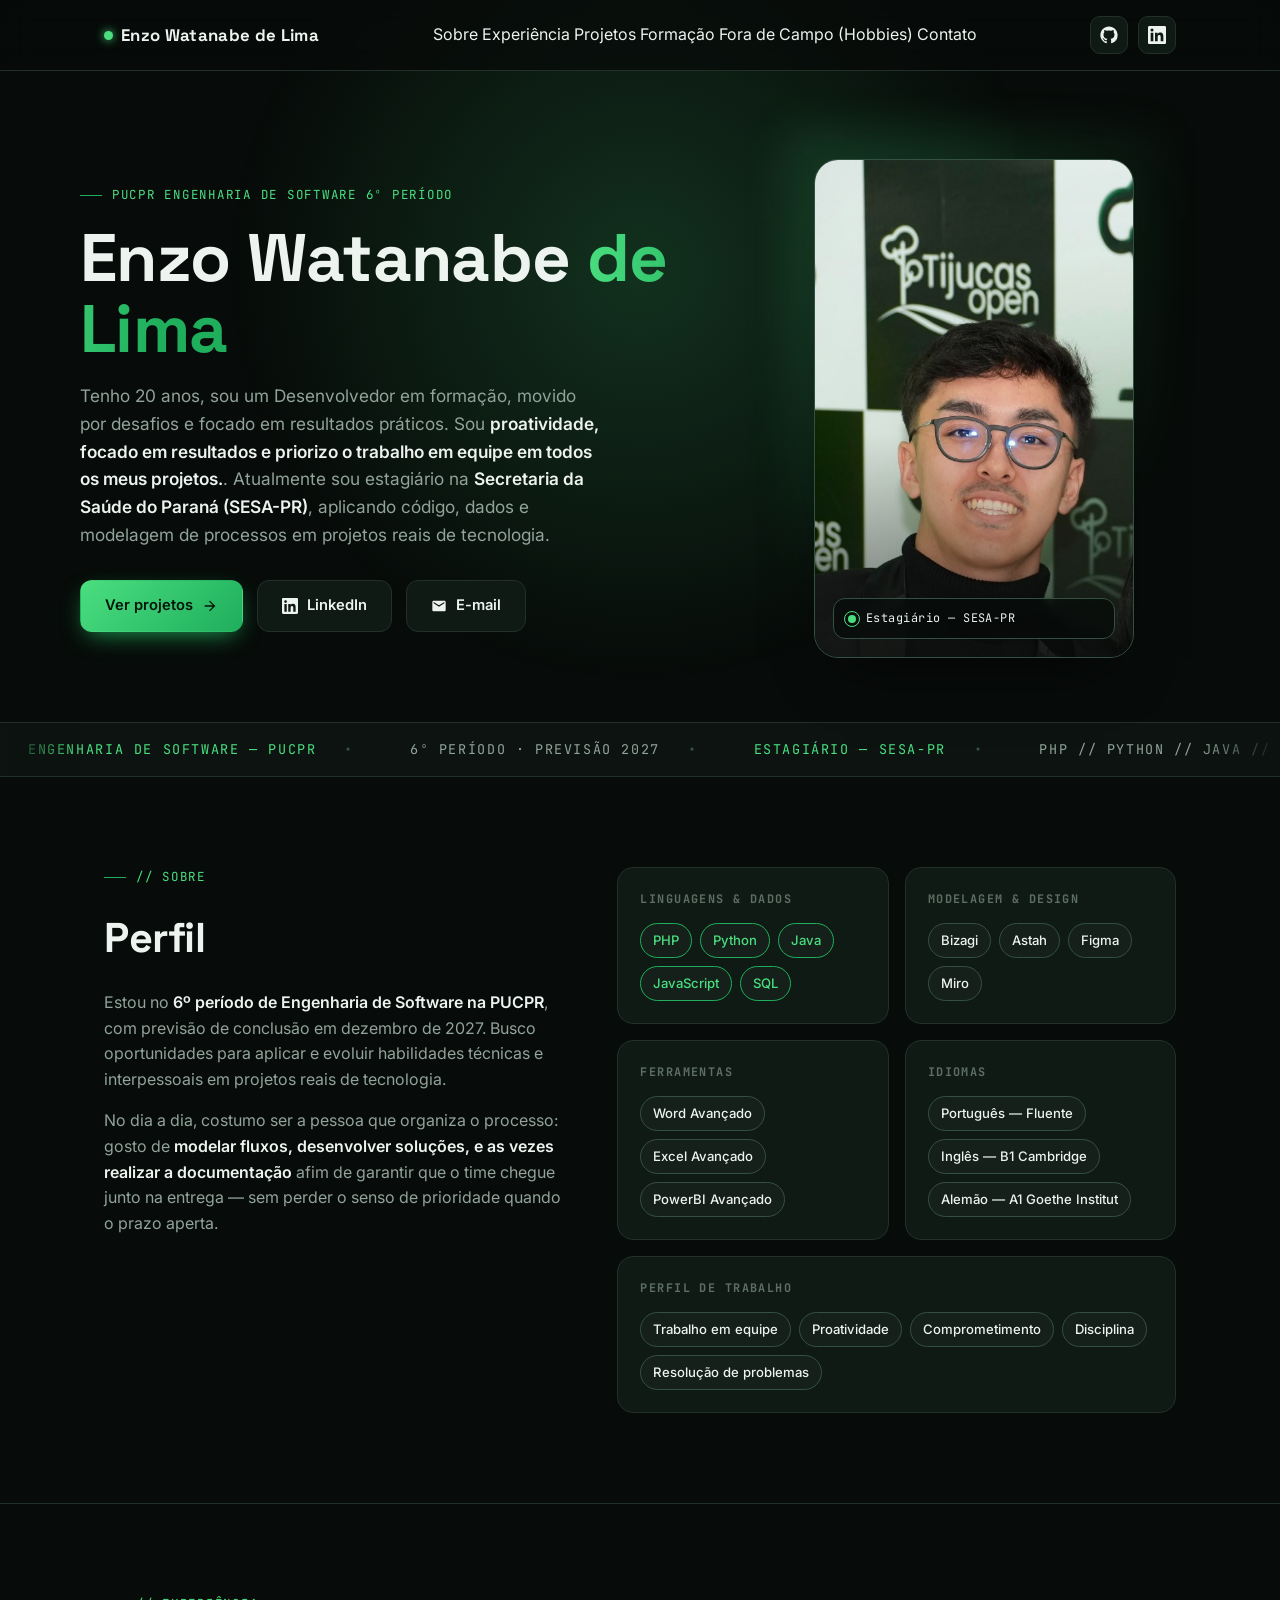
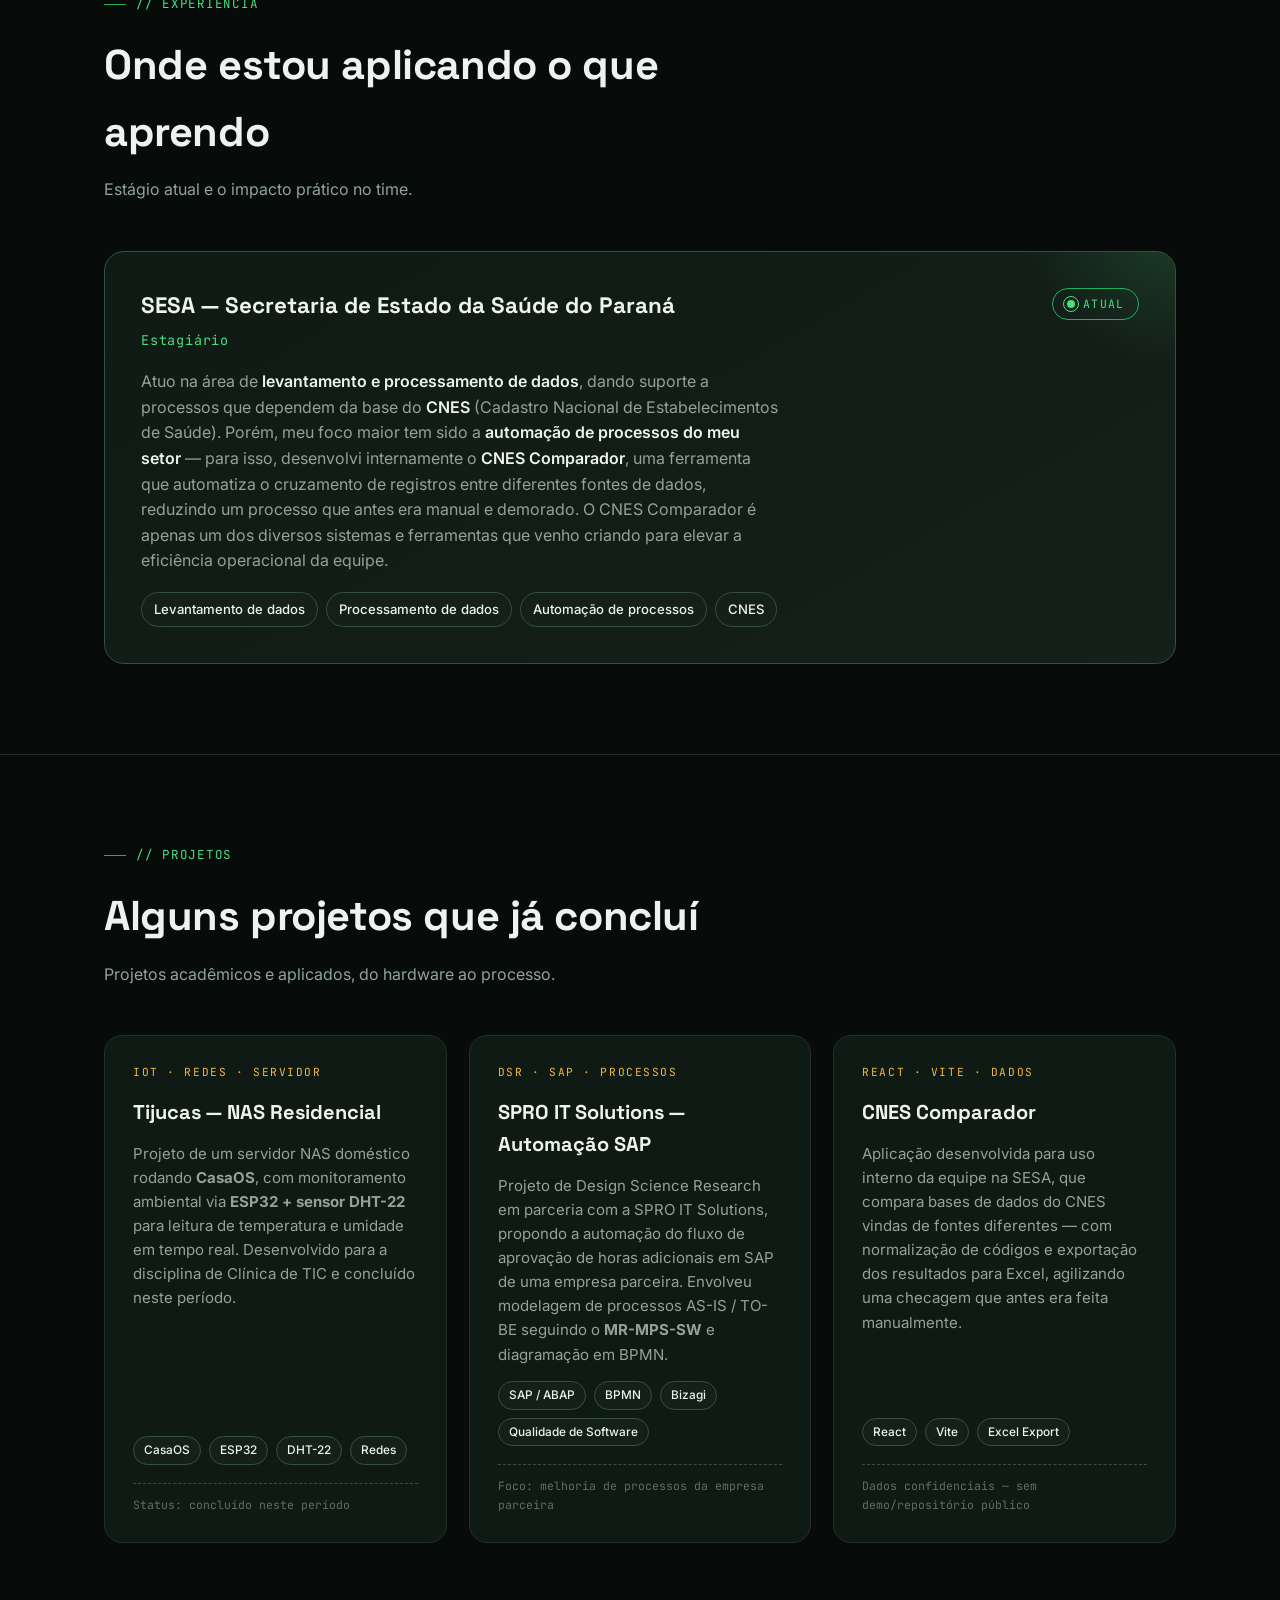
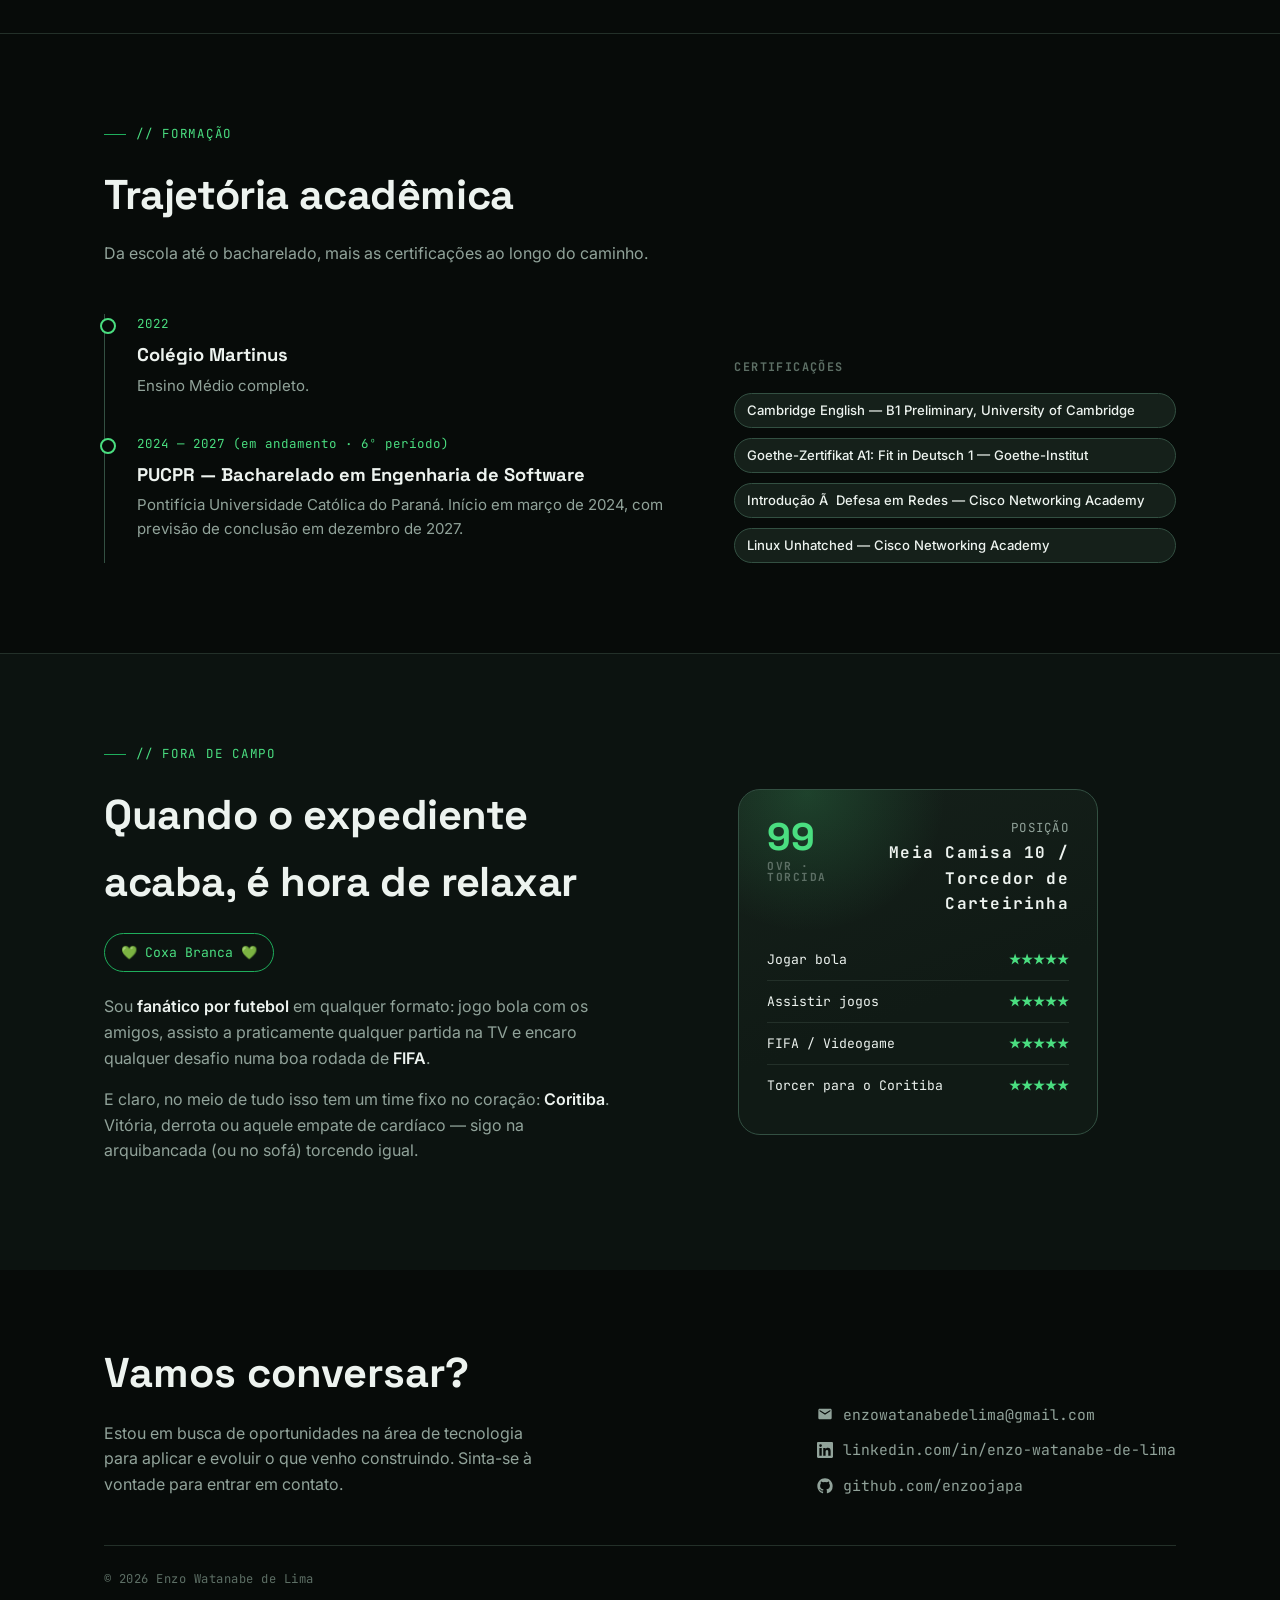
==== commit 8b4d61b0: "Udpating my hobbies again" ====
--- a/portfolio-enzo.html
+++ b/portfolio-enzo.html
@@ -311,7 +311,7 @@
         <div class="pitch-text">
           <div class="eyebrow">// Fora de campo</div>
           <h2 style="font-family:var(--font-display); font-size:clamp(1.8rem,4vw,2.6rem); font-weight:700; margin-bottom:18px; letter-spacing:-0.01em;">
-            Quando o expediente acaba, é hora da bola
+            Quando o expediente acaba, é hora de relaxar
           </h2>
           <div class="crest-note">💚 Coxa Branca 💚</div>
           <p>
@@ -329,7 +329,7 @@
         <div class="player-card">
           <div class="player-card-head">
             <div class="player-rating">99<span>OVR · TORCIDA</span></div>
-            <div class="player-pos">POSIÇÃO<strong>Torcedor / Linha de Frente</strong></div>
+            <div class="player-pos">POSIÇÃO<strong>Meia Camisa 10 / Torcedor de Carteirinha</strong></div>
           </div>
           <div class="stat-row"><span>Jogar bola</span><span class="stat-val">★★★★★</span></div>
           <div class="stat-row"><span>Assistir jogos</span><span class="stat-val">★★★★★</span></div>
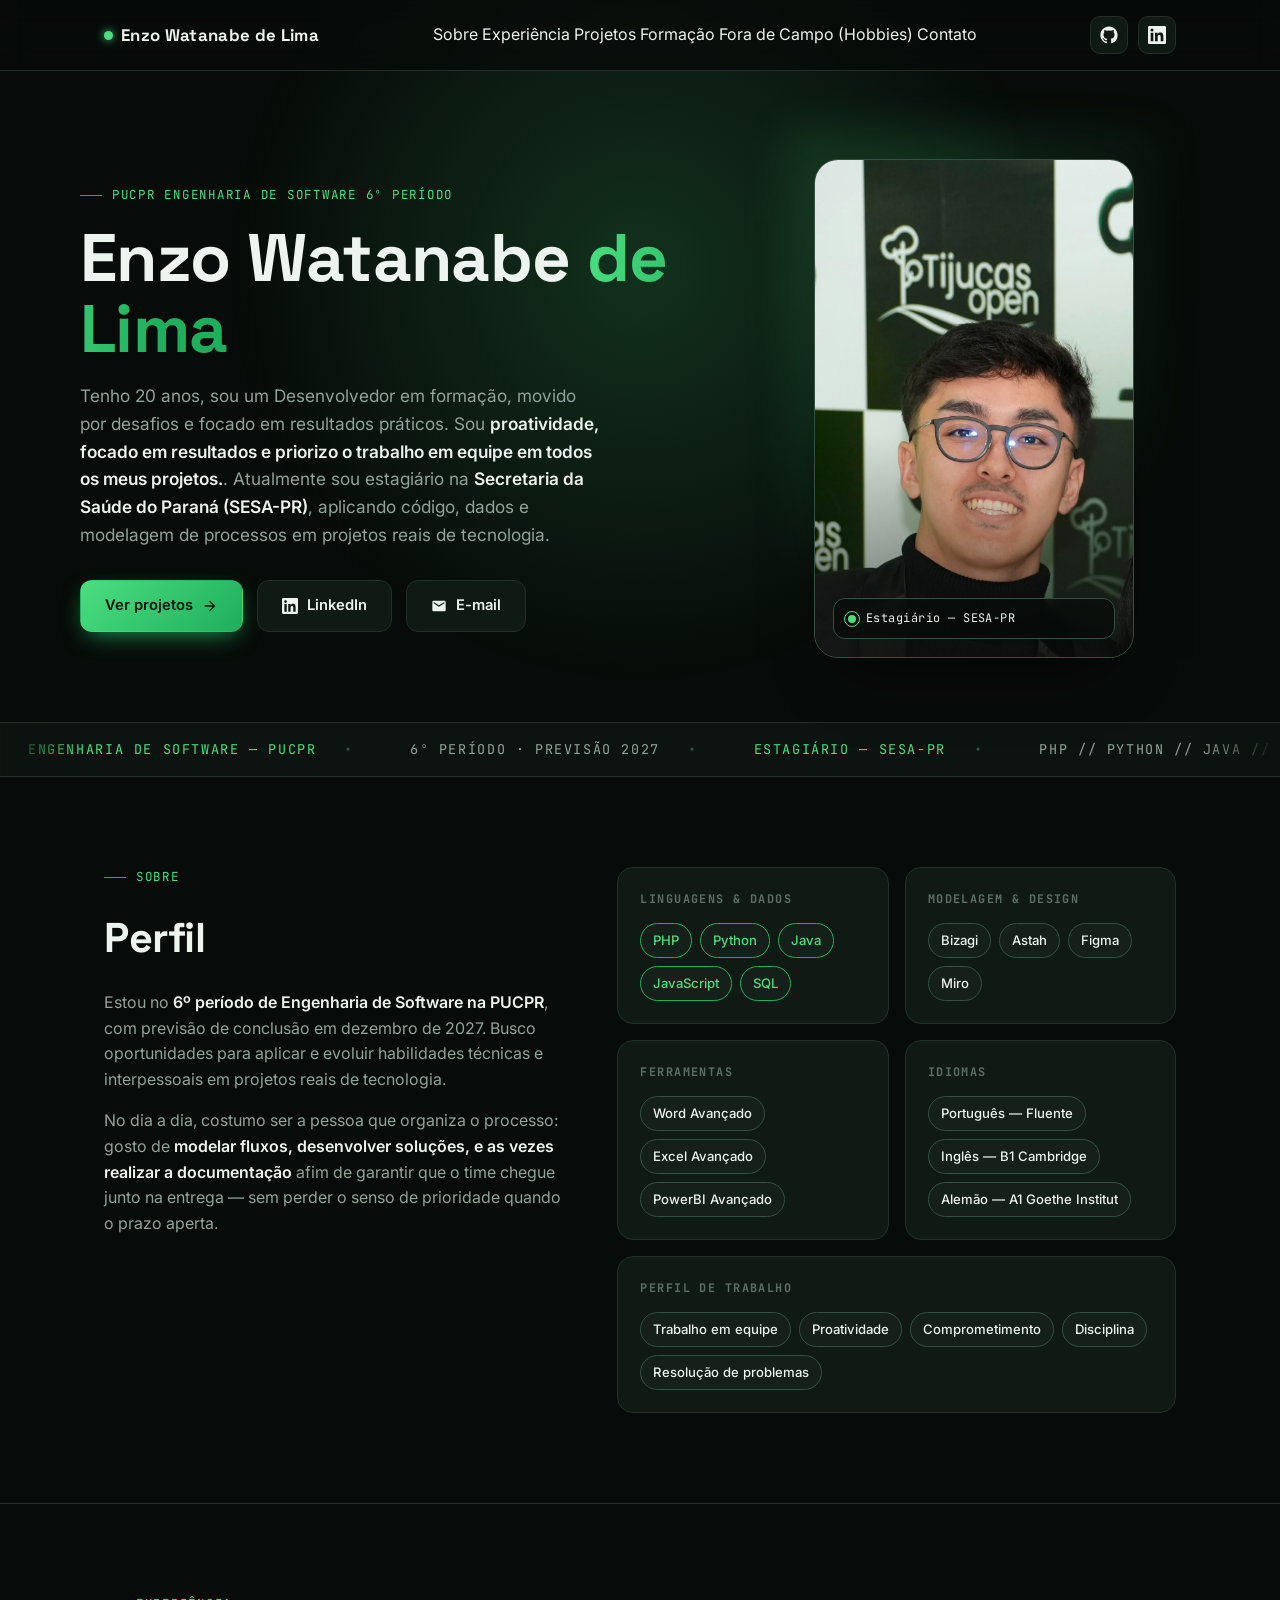
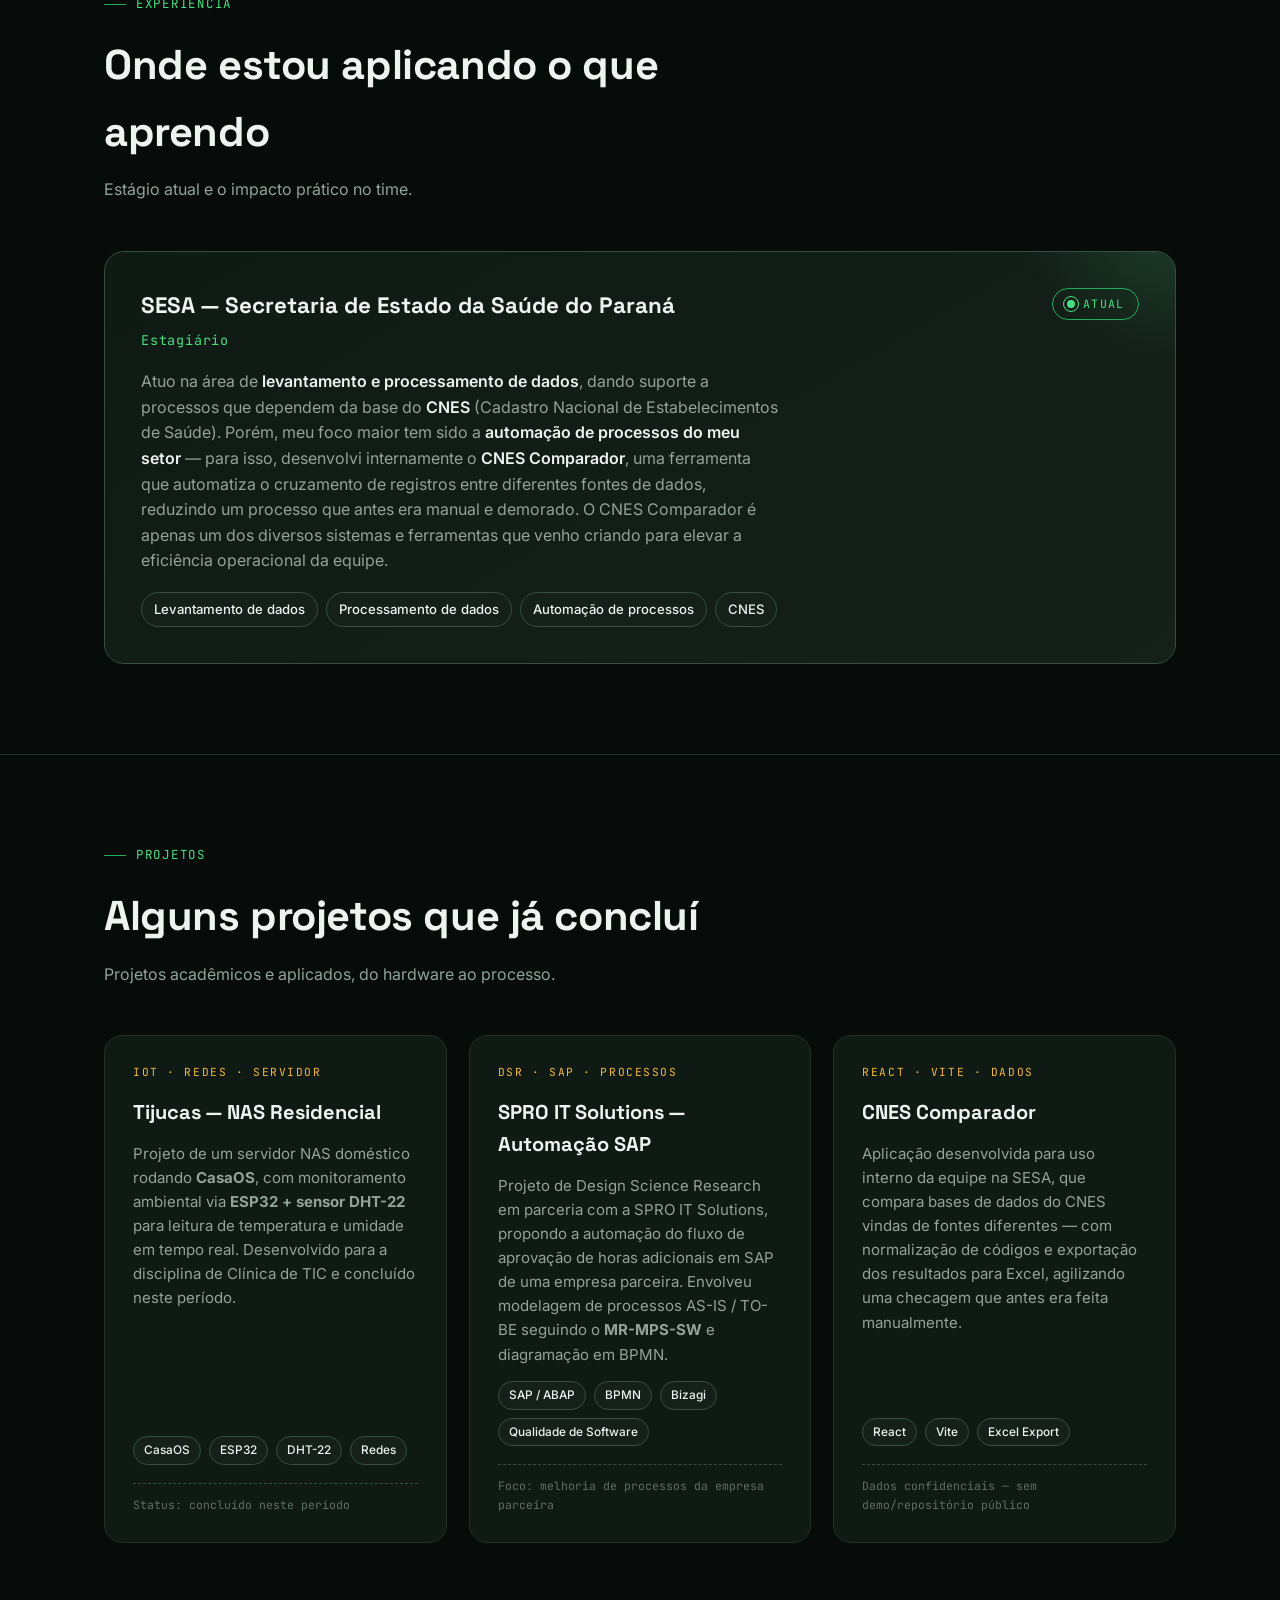
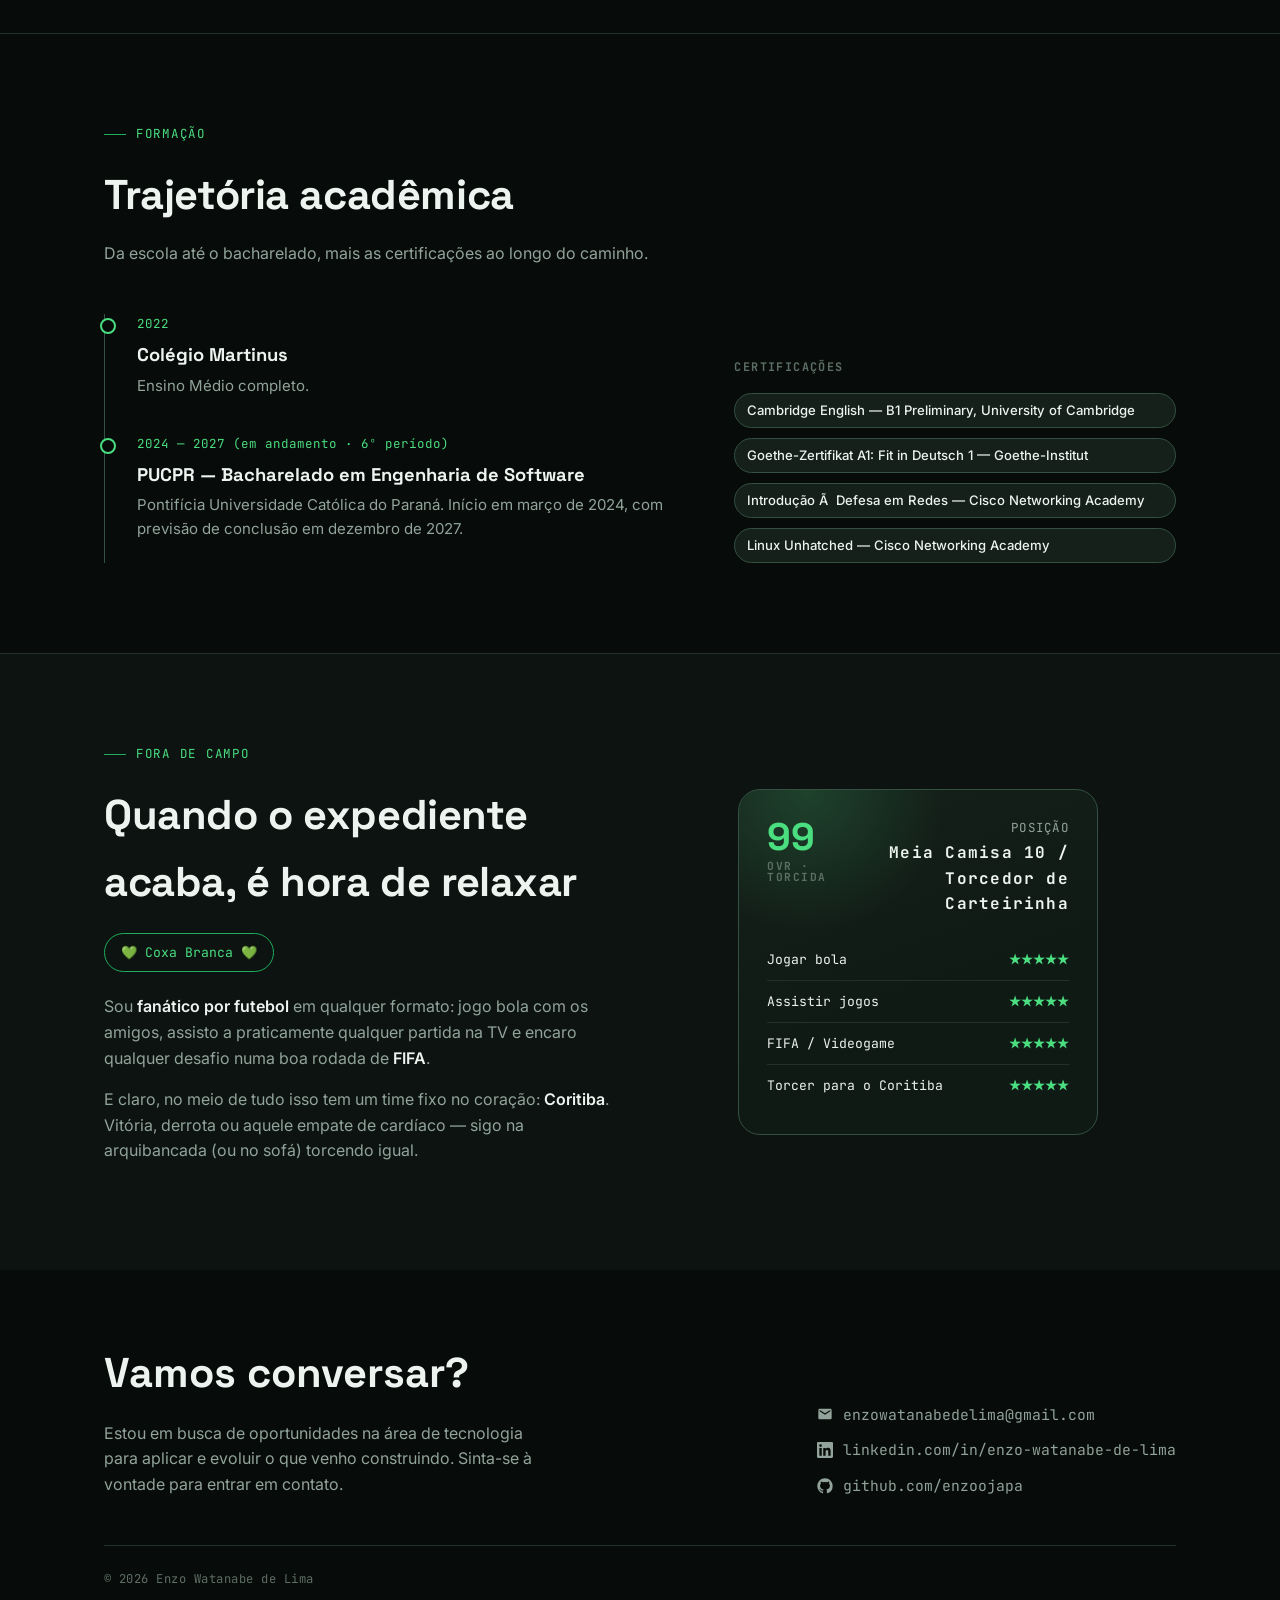
==== commit b6511551: "udpate titles" ====
--- a/portfolio-enzo.html
+++ b/portfolio-enzo.html
@@ -96,7 +96,7 @@
     <div class="wrap">
       <div class="about-grid reveal">
         <div>
-          <div class="eyebrow">// Sobre</div>
+          <div class="eyebrow">Sobre</div>
           <h2 style="font-family:var(--font-display); font-size:clamp(1.8rem,4vw,2.6rem); font-weight:700; margin-bottom:18px; letter-spacing:-0.01em;">
             Perfil
           </h2>
@@ -167,7 +167,7 @@
   <section id="experiencia">
     <div class="wrap">
       <div class="section-head reveal">
-        <div class="eyebrow">// Experiência</div>
+        <div class="eyebrow">Experiência</div>
         <h2>Onde estou aplicando o que aprendo</h2>
         <p>Estágio atual e o impacto prático no time.</p>
       </div>
@@ -204,7 +204,7 @@
   <section id="projetos">
     <div class="wrap">
       <div class="section-head reveal">
-        <div class="eyebrow">// Projetos</div>
+        <div class="eyebrow">Projetos</div>
         <h2>Alguns projetos que já concluí</h2>
         <p>Projetos acadêmicos e aplicados, do hardware ao processo.</p>
       </div>
@@ -272,7 +272,7 @@
   <section id="formacao">
     <div class="wrap">
       <div class="section-head reveal">
-        <div class="eyebrow">// Formação</div>
+        <div class="eyebrow">Formação</div>
         <h2>Trajetória acadêmica</h2>
         <p>Da escola até o bacharelado, mais as certificações ao longo do caminho.</p>
       </div>
@@ -309,7 +309,7 @@
     <div class="wrap">
       <div class="pitch-grid reveal">
         <div class="pitch-text">
-          <div class="eyebrow">// Fora de campo</div>
+          <div class="eyebrow">Fora de campo</div>
           <h2 style="font-family:var(--font-display); font-size:clamp(1.8rem,4vw,2.6rem); font-weight:700; margin-bottom:18px; letter-spacing:-0.01em;">
             Quando o expediente acaba, é hora de relaxar
           </h2>
--- a/style.css
+++ b/style.css
@@ -1,4 +1,4 @@
-:root{
+﻿:root{
     --bg: #070b09;
     --bg-soft: #0c1310;
     --surface: #101a15;
@@ -803,3 +803,5 @@
   z-index: 9999;
   transition: width 0.1s ease-out, height 0.1s ease-out, opacity 0.1s linear;
 }
+
+
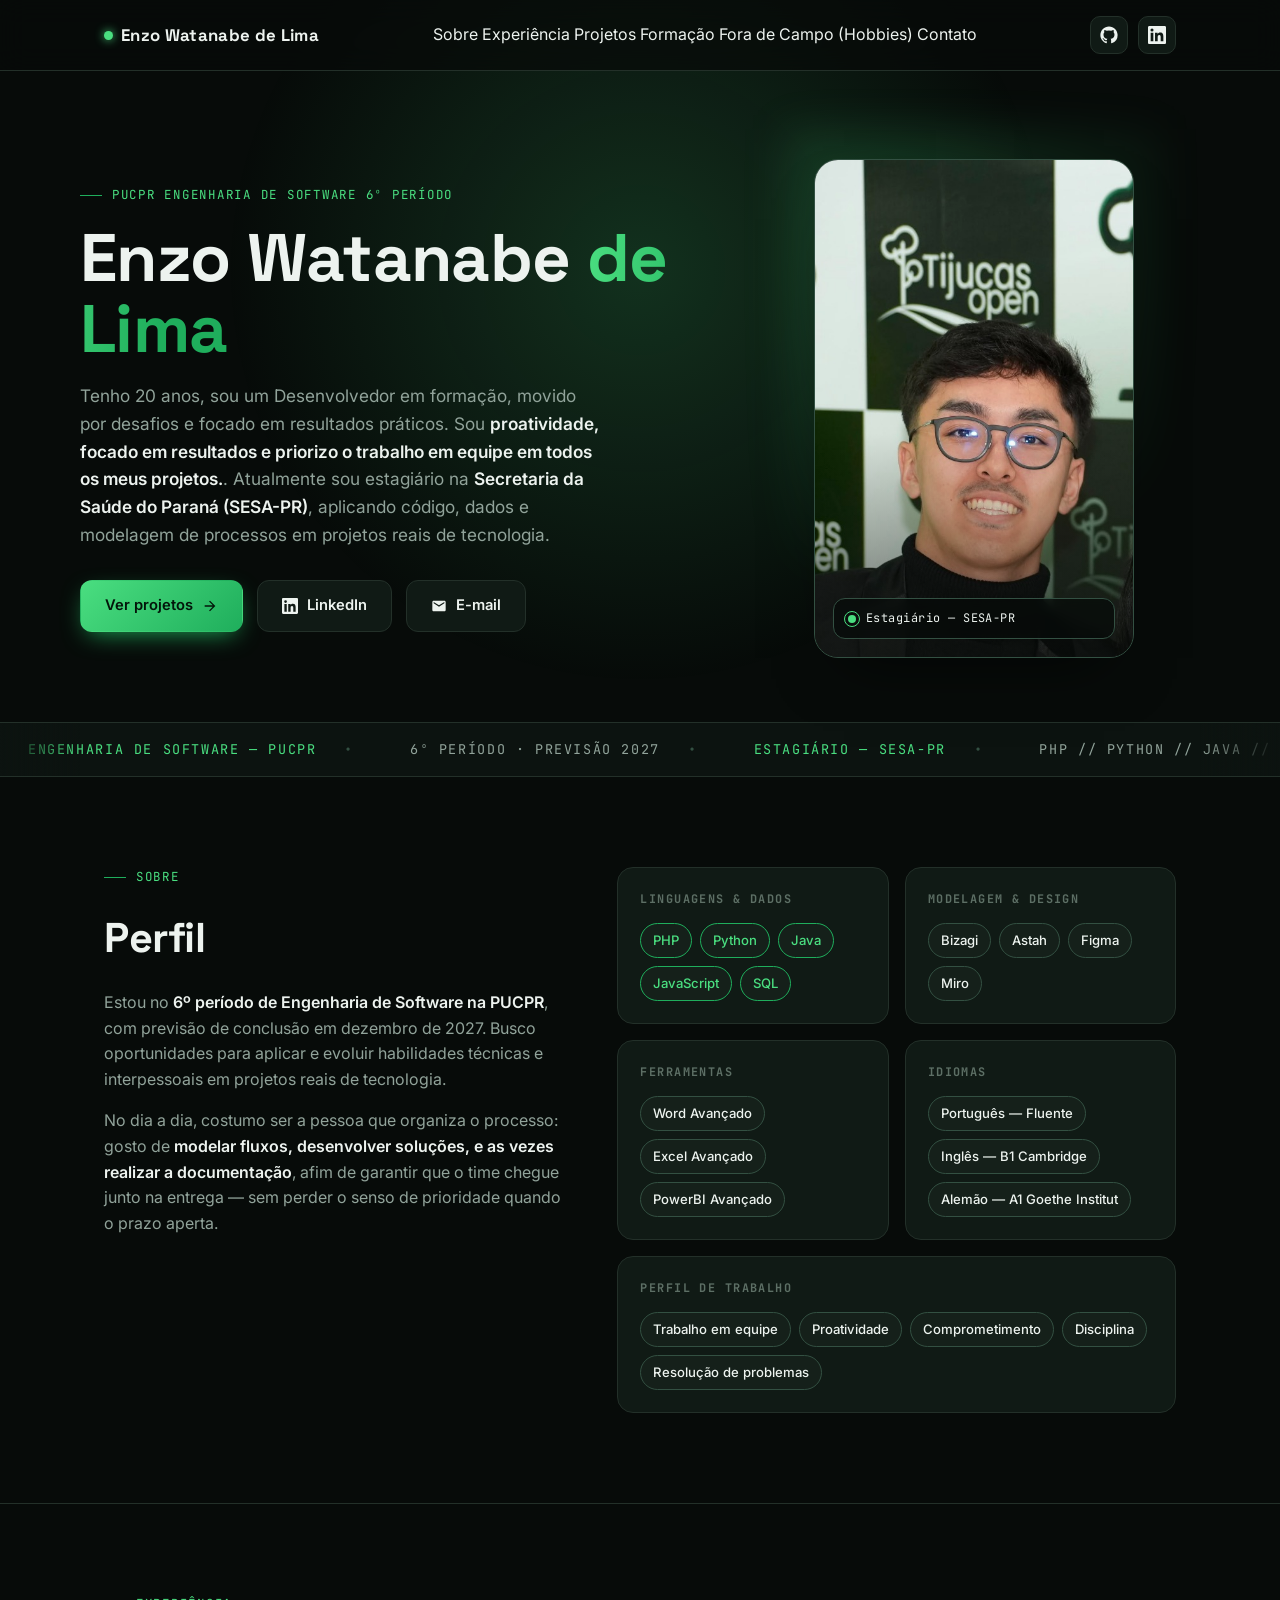
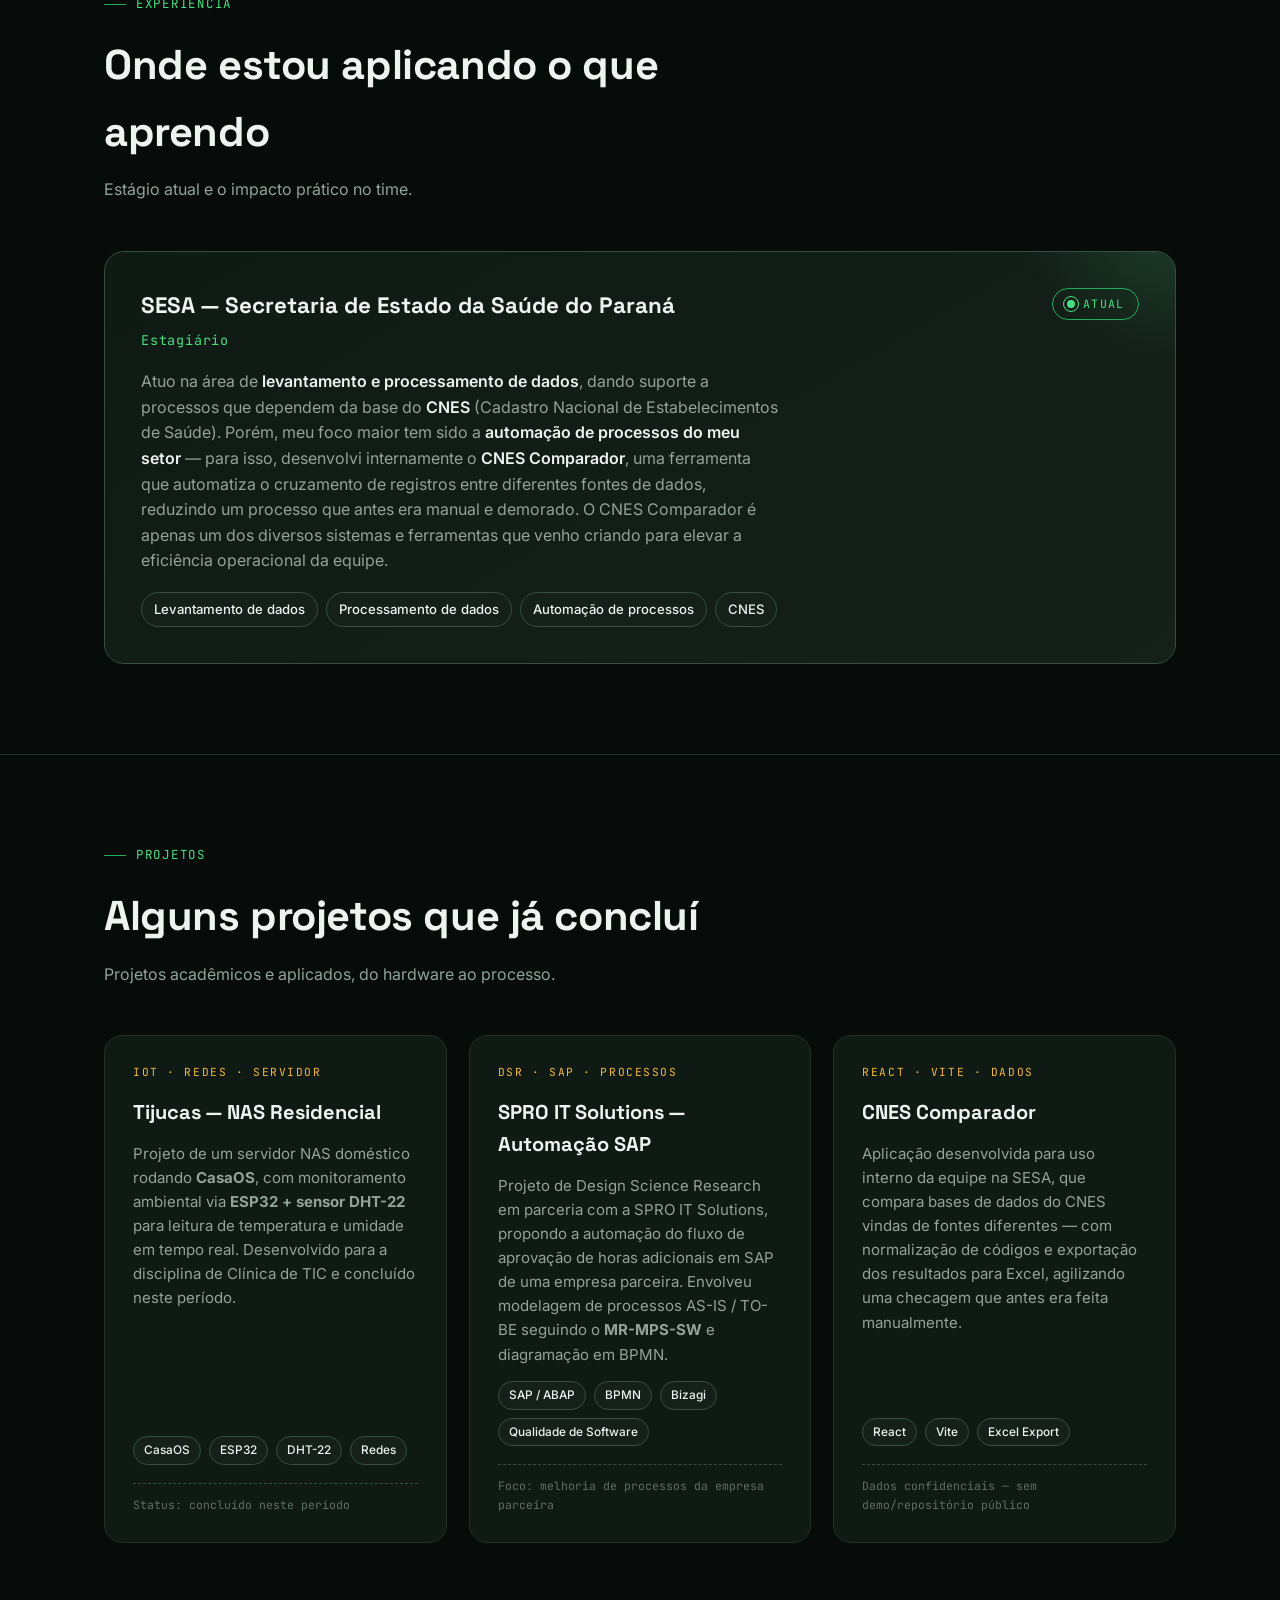
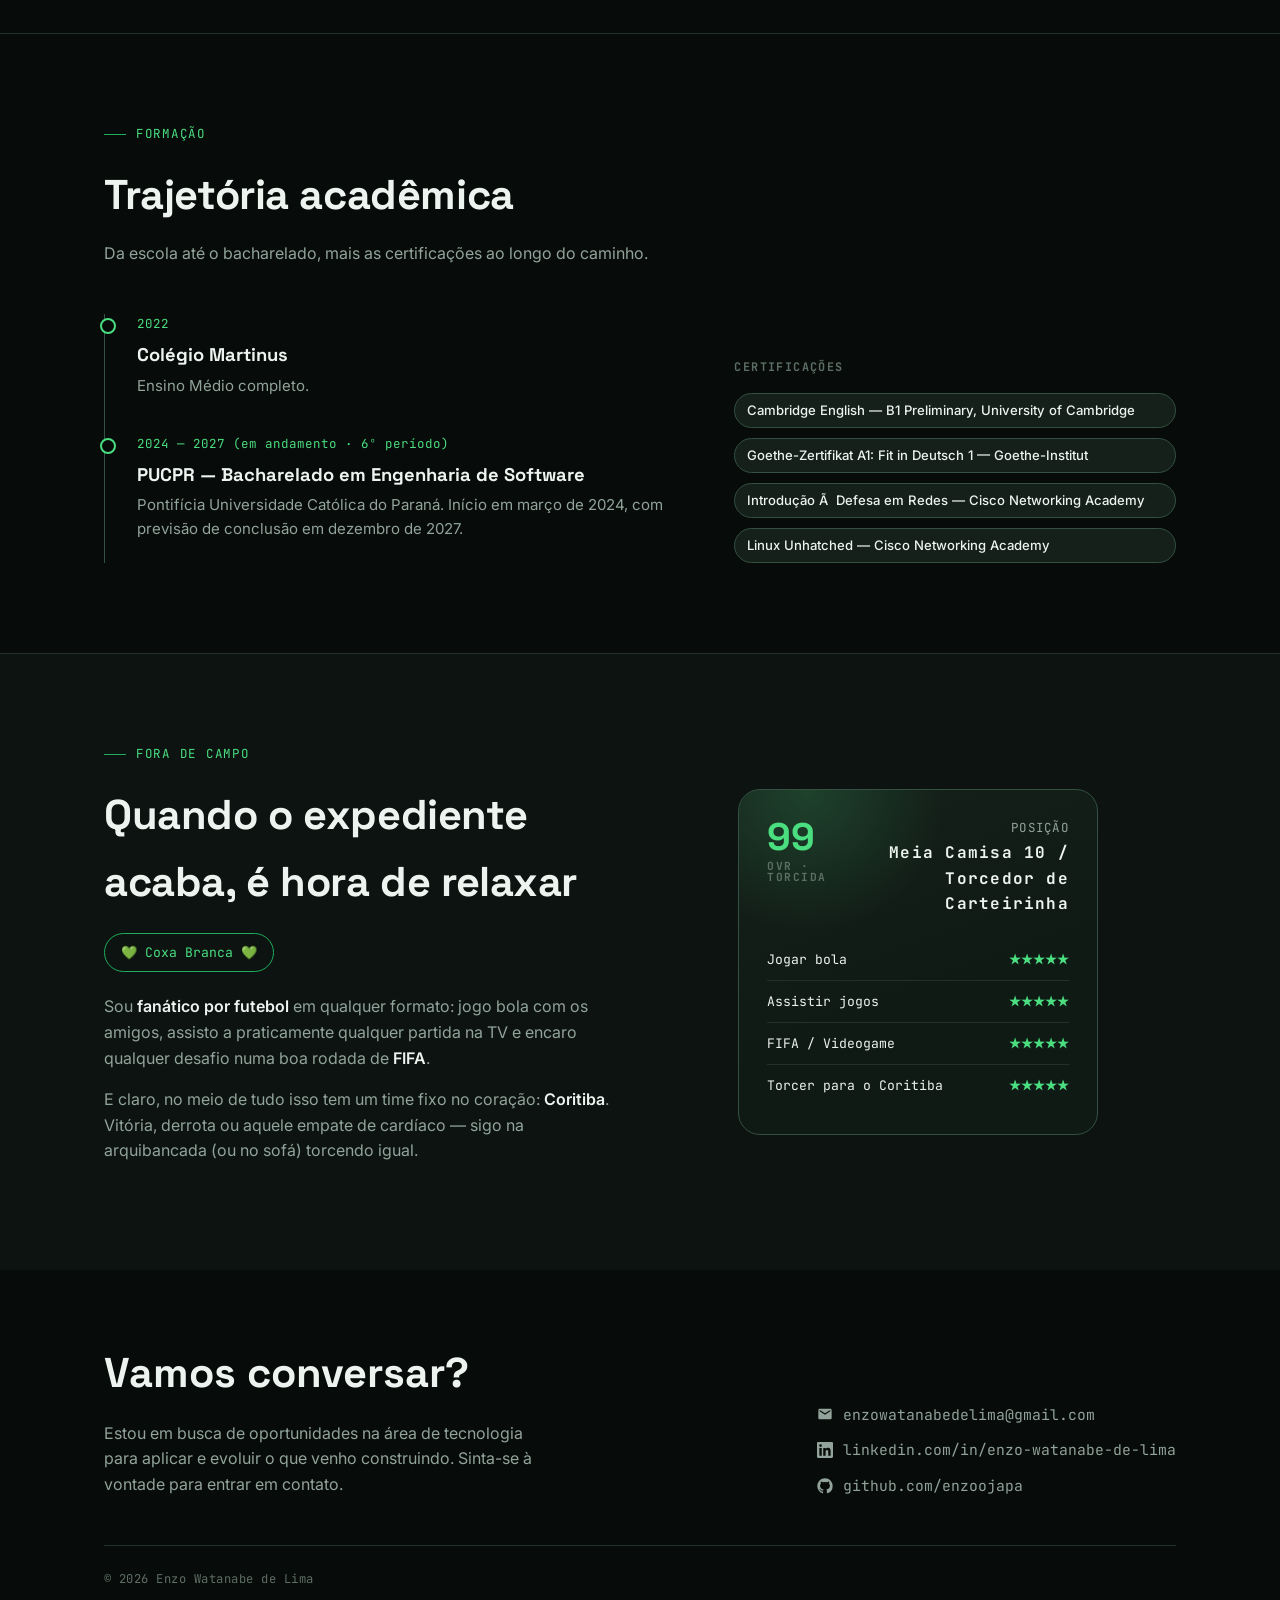
==== commit 7dda7853: "replace things" ====
--- a/portfolio-enzo.html
+++ b/portfolio-enzo.html
@@ -107,7 +107,7 @@
           </p>
           <p>
             No dia a dia, costumo ser a pessoa que organiza o processo: gosto de
-            <strong>modelar fluxos, desenvolver soluções, e as vezes realizar a documentação</strong> afim de garantir que o time
+            <strong>modelar fluxos, desenvolver soluções, e as vezes realizar a documentação</strong>, afim de garantir que o time
             chegue junto na entrega — sem perder o senso de prioridade quando o prazo aperta.
           </p>
         </div>
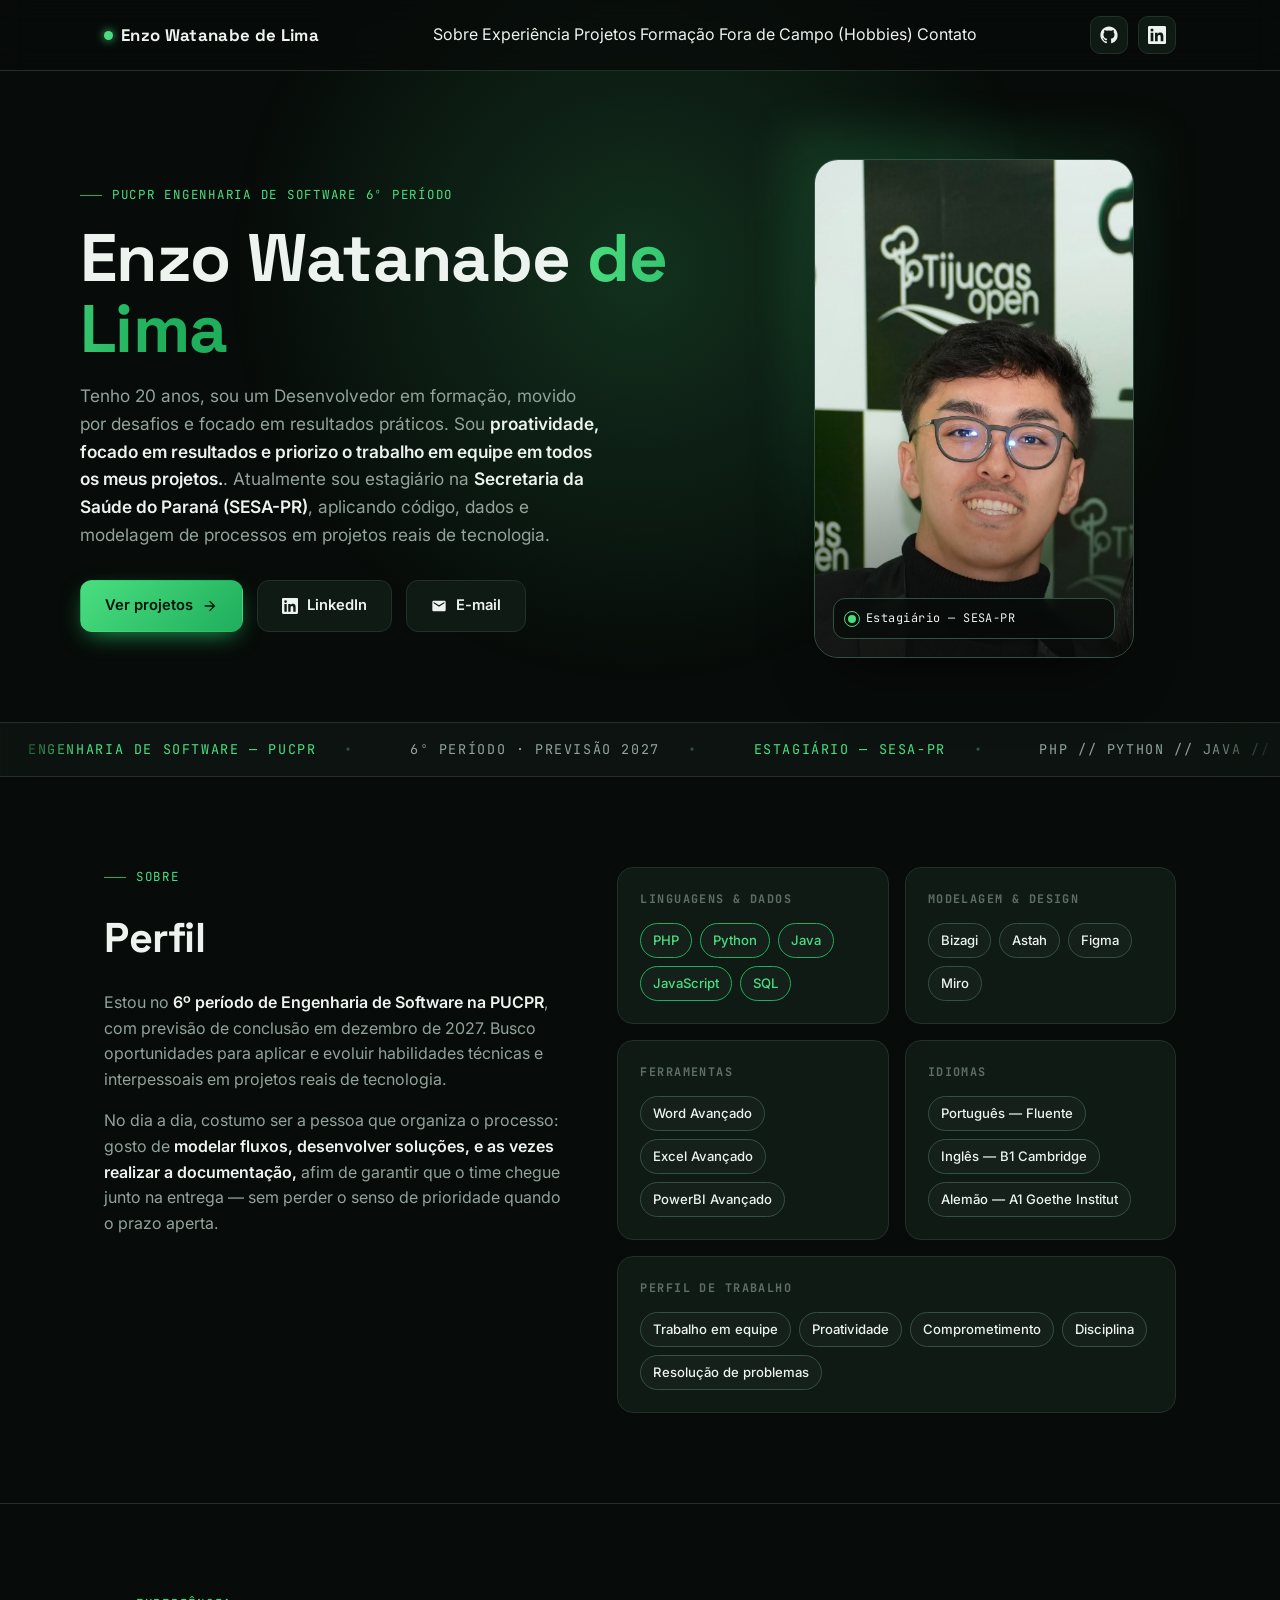
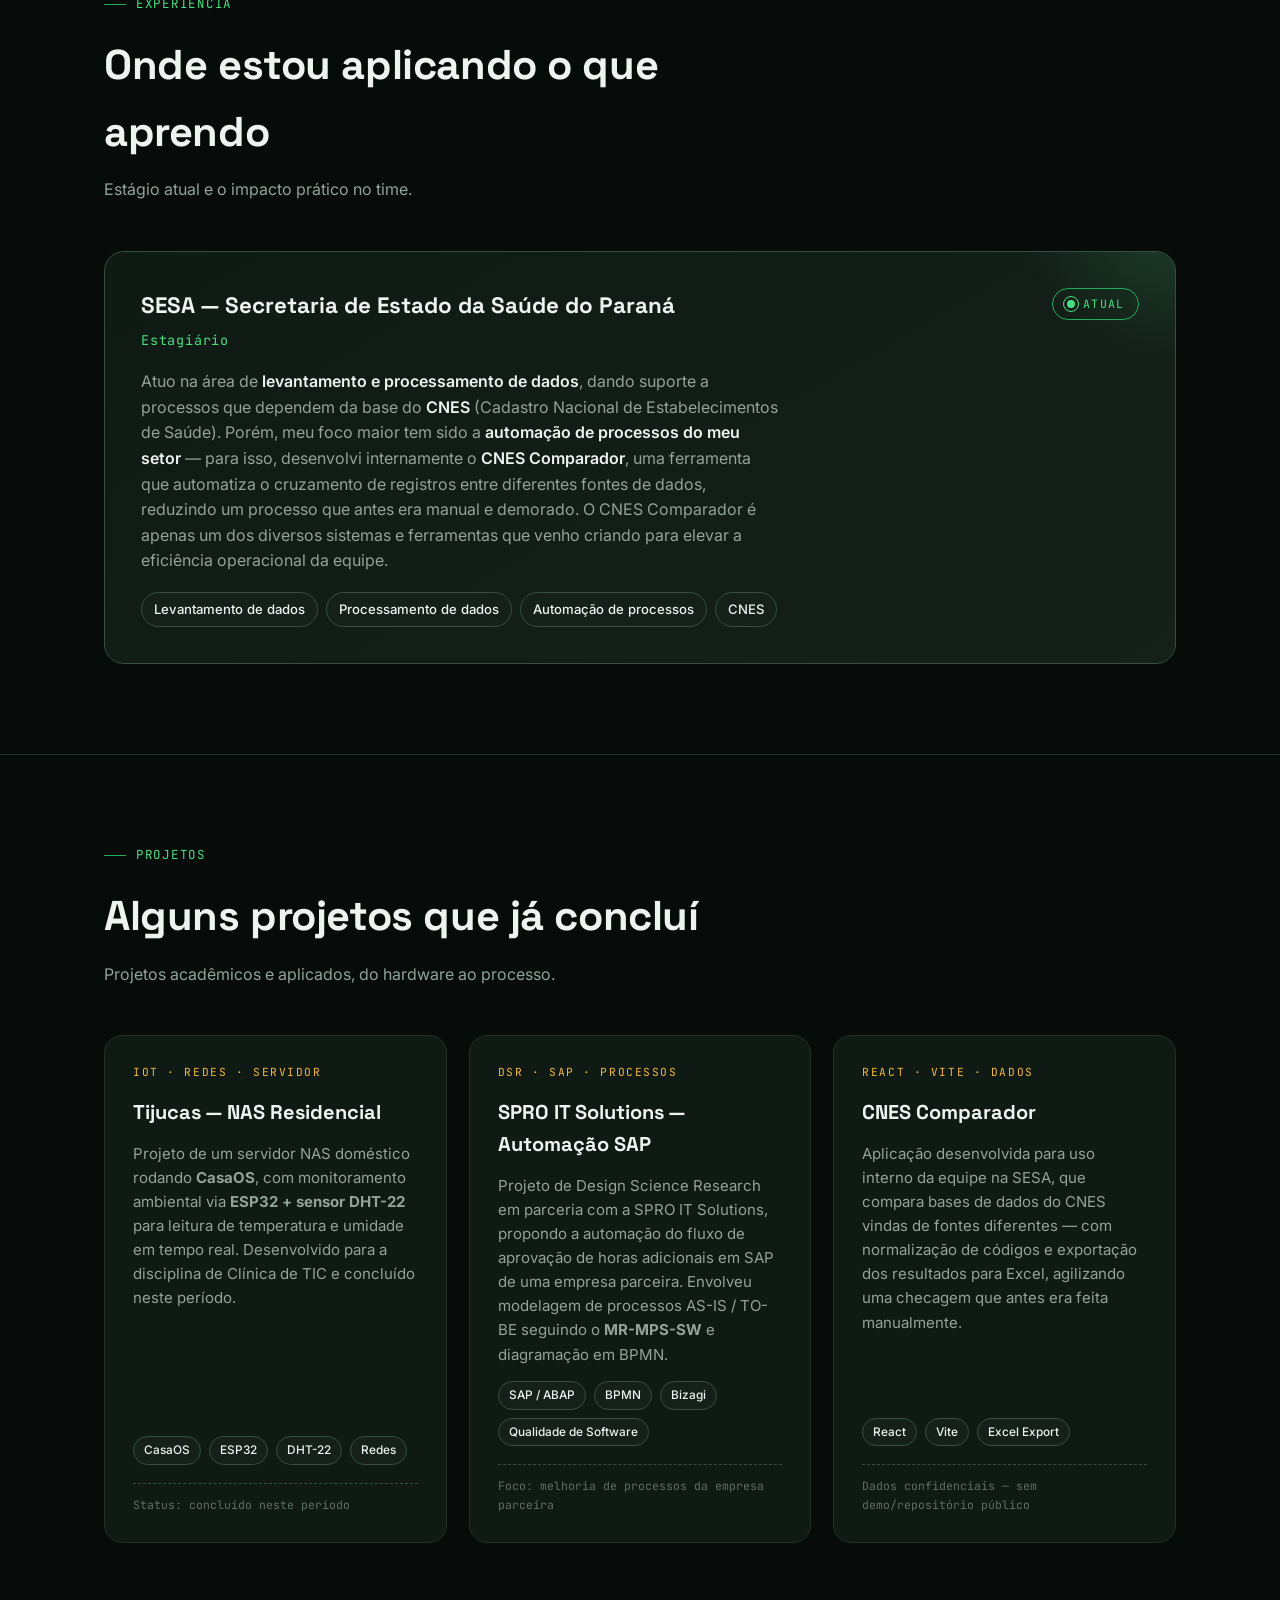
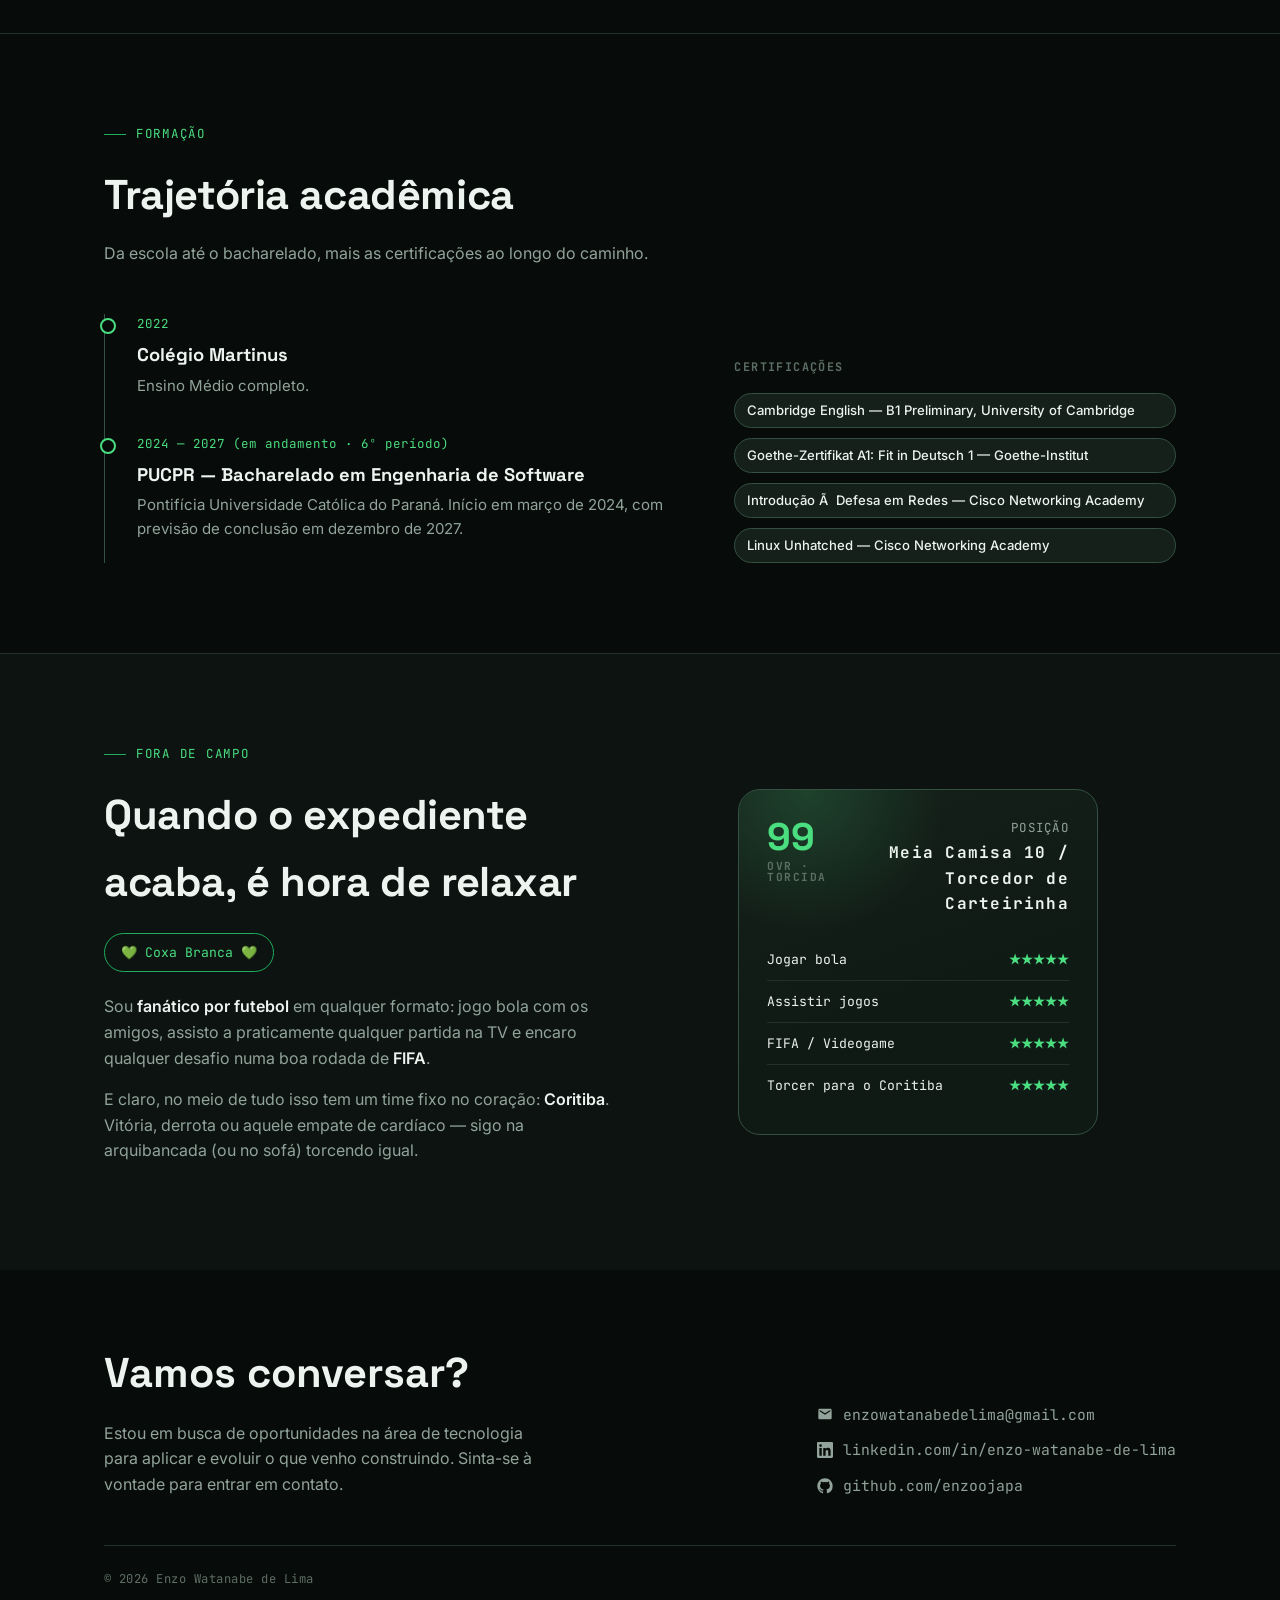
==== commit cdcc0317: "replace and update my view" ====
--- a/portfolio-enzo.html
+++ b/portfolio-enzo.html
@@ -107,7 +107,7 @@
           </p>
           <p>
             No dia a dia, costumo ser a pessoa que organiza o processo: gosto de
-            <strong>modelar fluxos, desenvolver soluções, e as vezes realizar a documentação</strong>, afim de garantir que o time
+            <strong>modelar fluxos, desenvolver soluções, e as vezes realizar a documentação,</strong> afim de garantir que o time
             chegue junto na entrega — sem perder o senso de prioridade quando o prazo aperta.
           </p>
         </div>
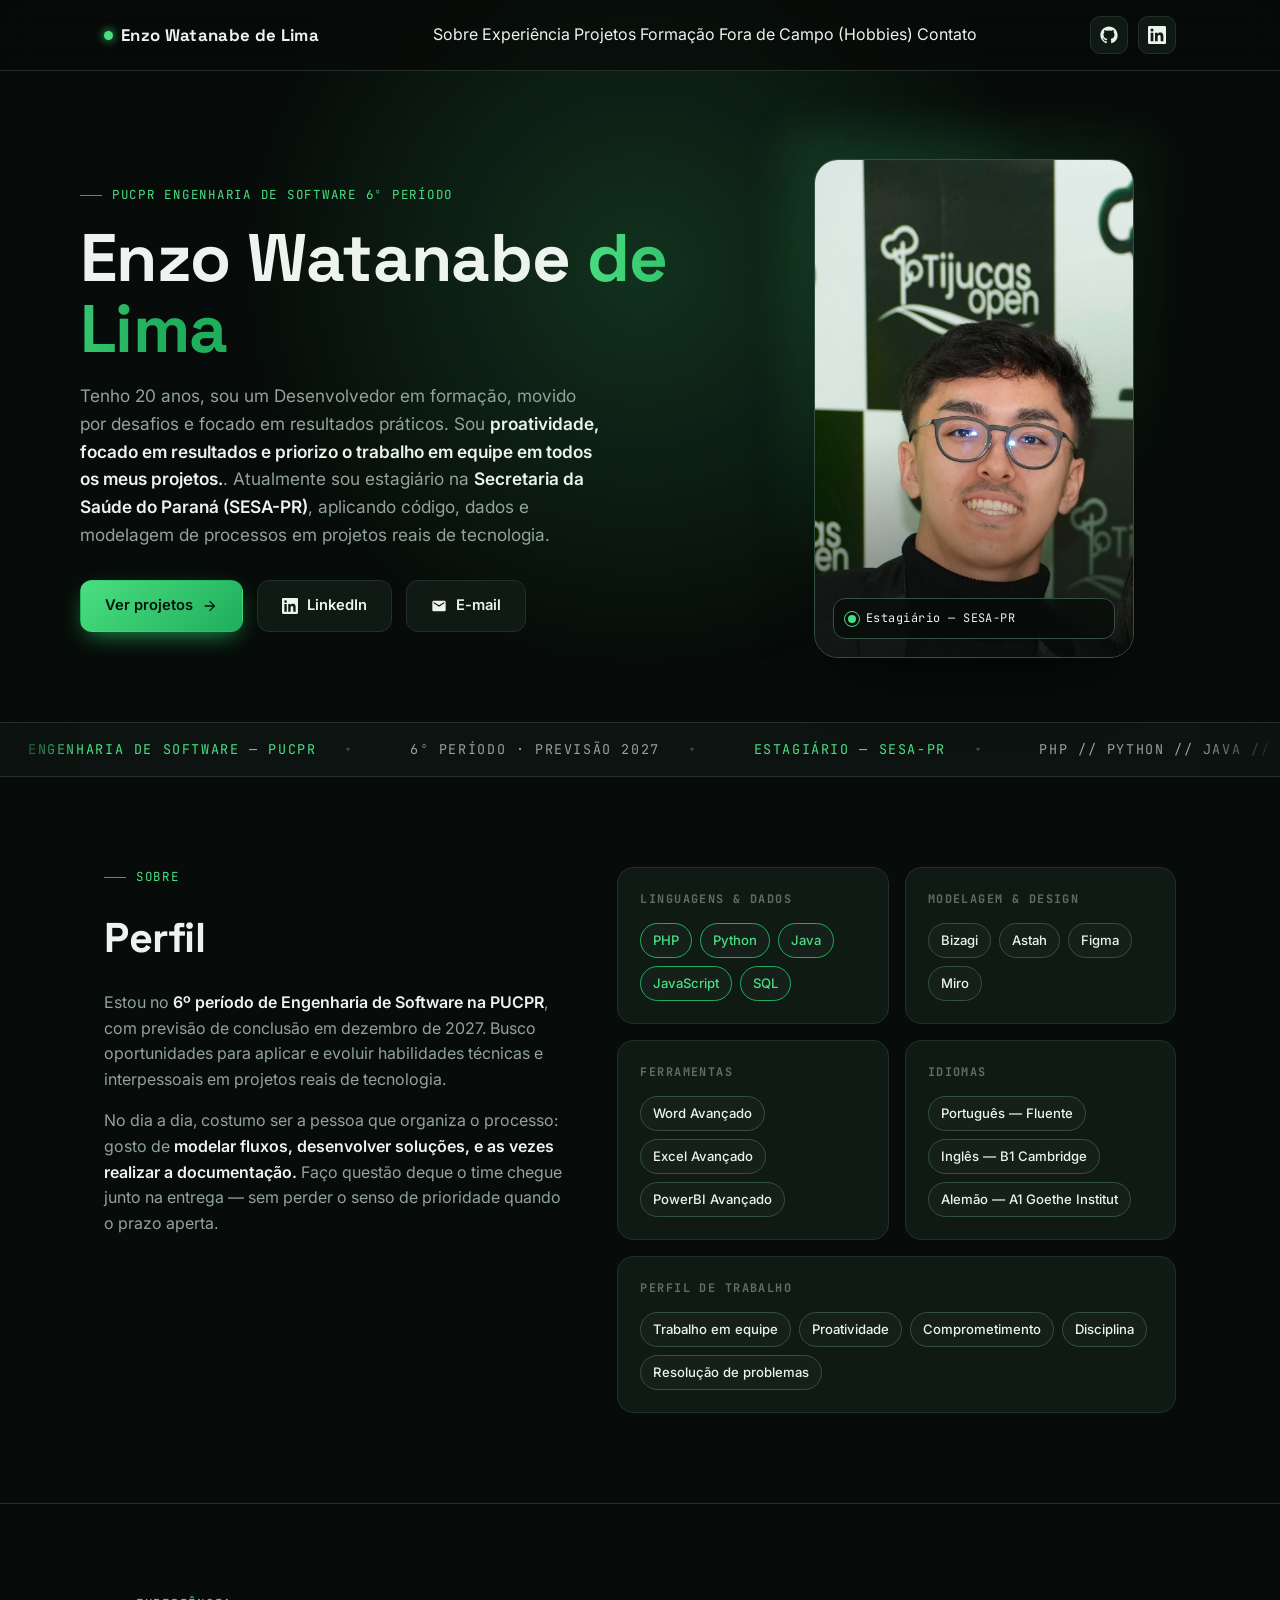
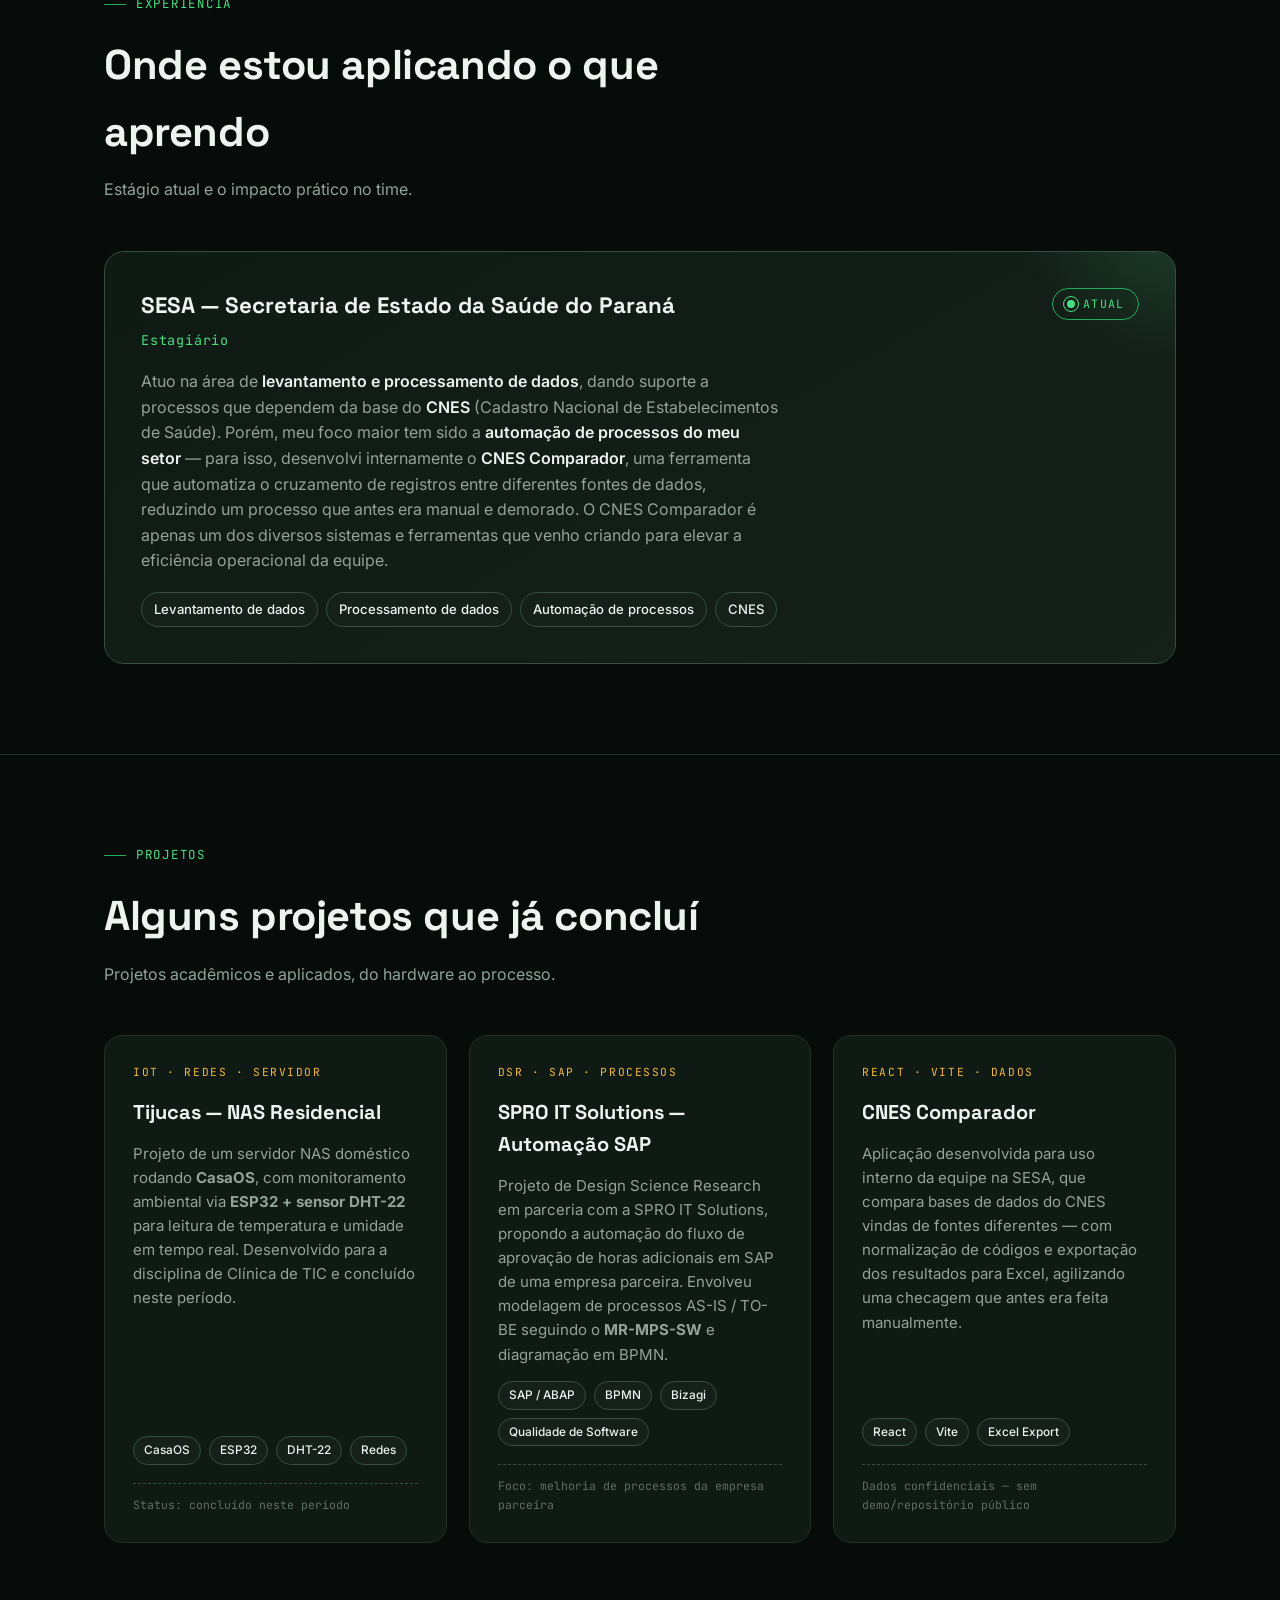
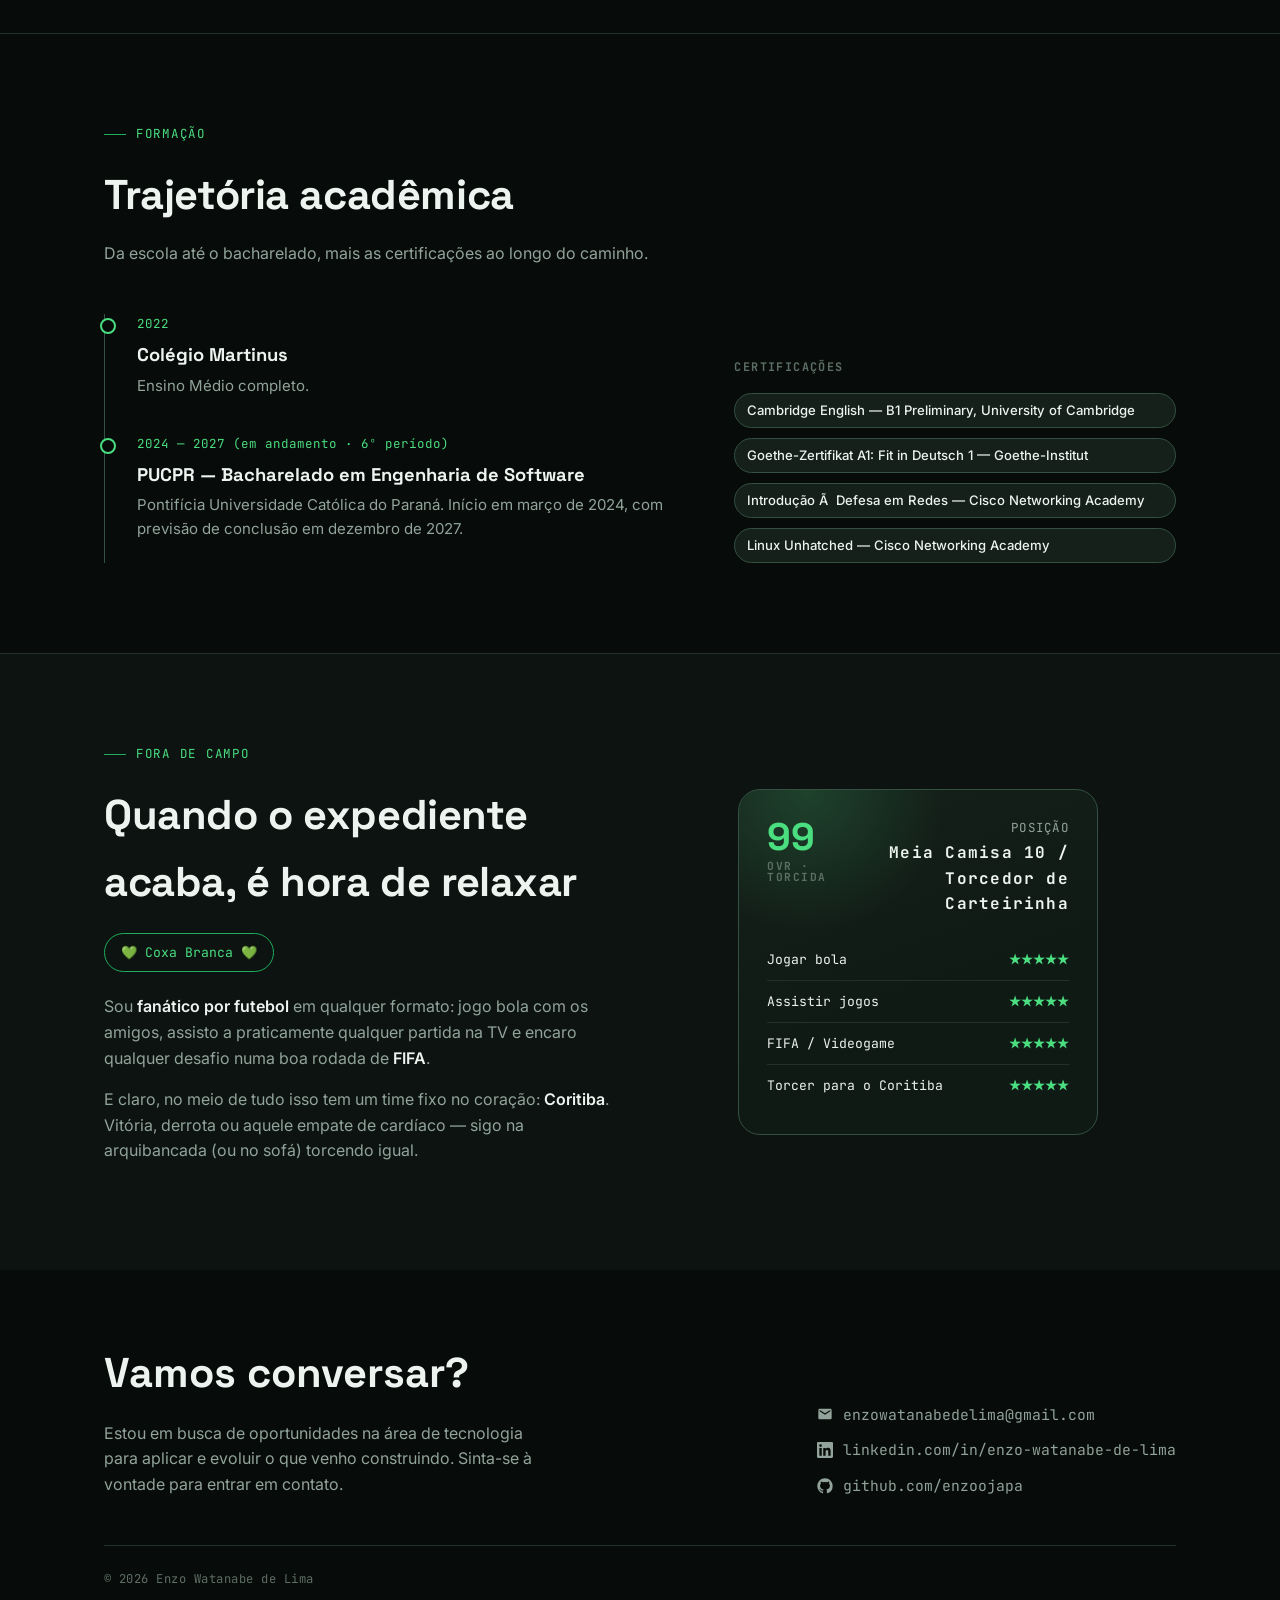
==== commit a3694024: "replace texts again" ====
--- a/portfolio-enzo.html
+++ b/portfolio-enzo.html
@@ -107,7 +107,7 @@
           </p>
           <p>
             No dia a dia, costumo ser a pessoa que organiza o processo: gosto de
-            <strong>modelar fluxos, desenvolver soluções, e as vezes realizar a documentação,</strong> afim de garantir que o time
+            <strong>modelar fluxos, desenvolver soluções, e as vezes realizar a documentação.</strong> Faço questão deque o time
             chegue junto na entrega — sem perder o senso de prioridade quando o prazo aperta.
           </p>
         </div>
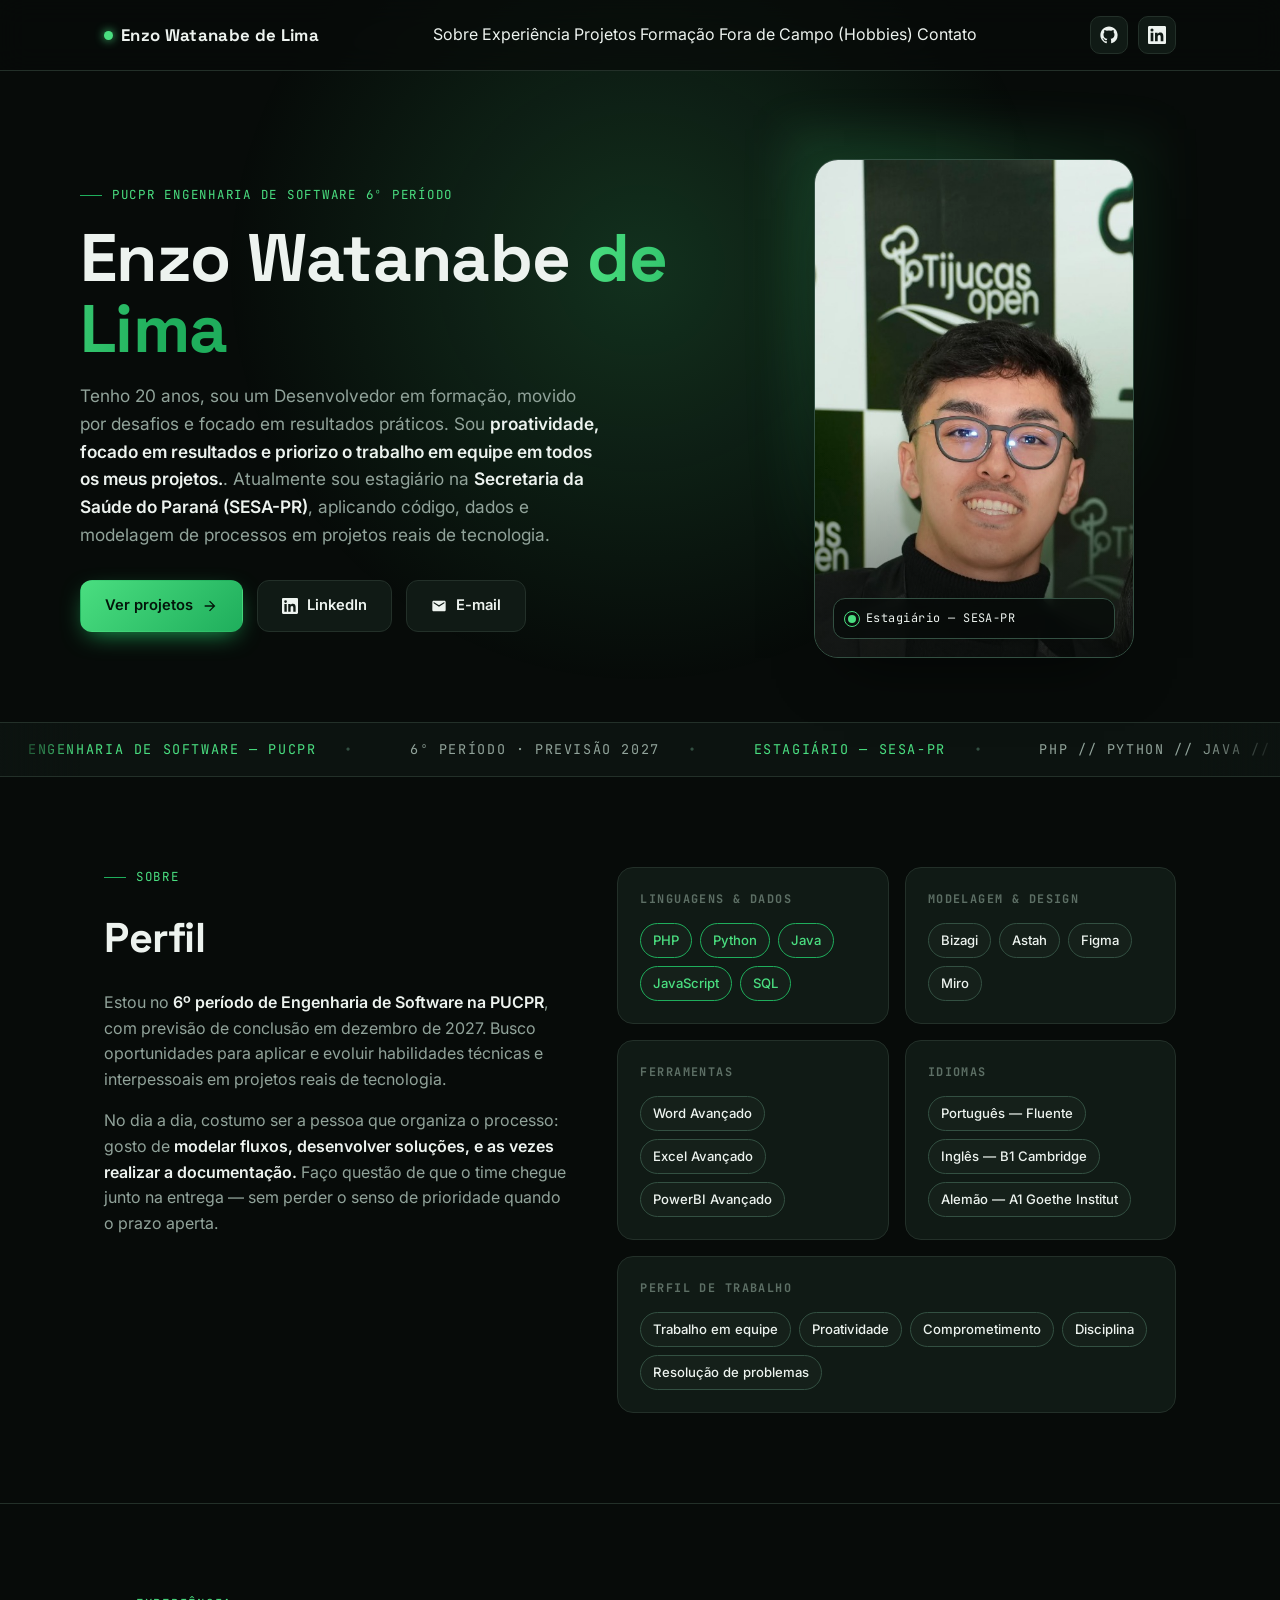
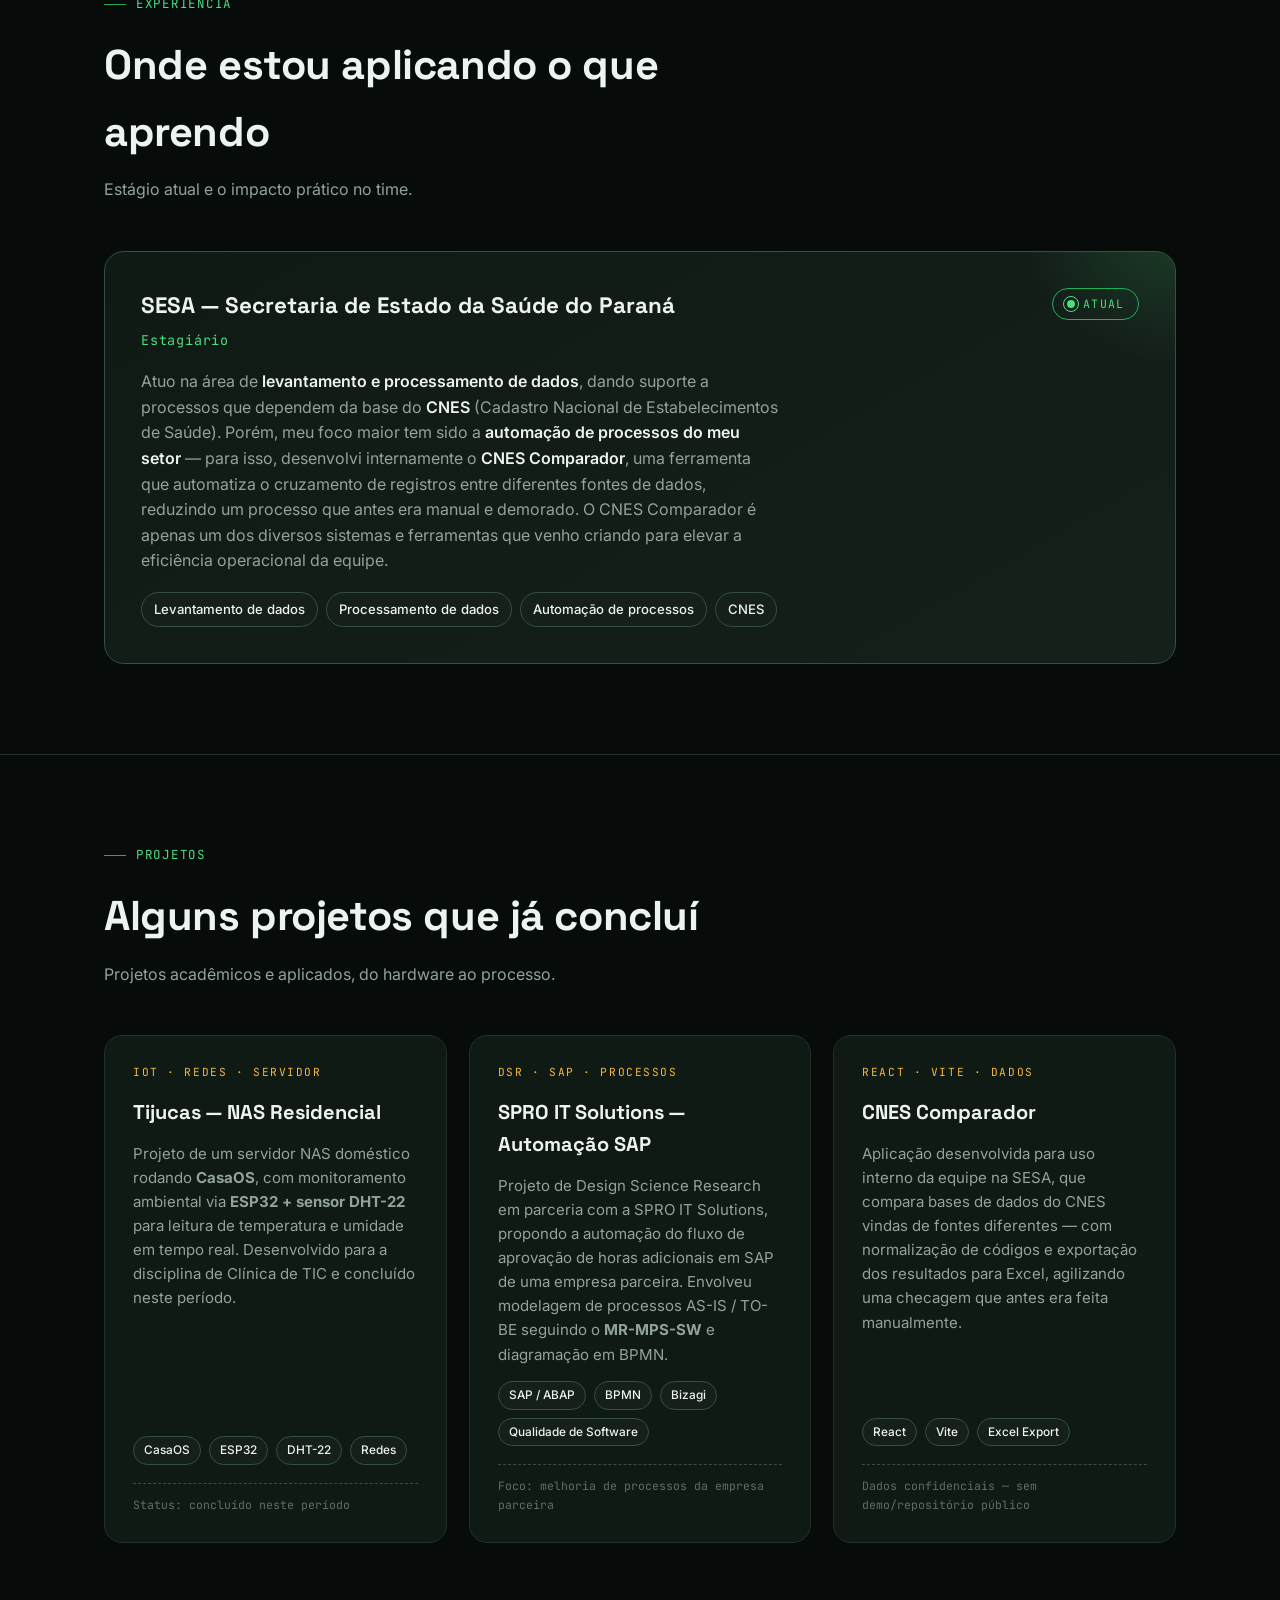
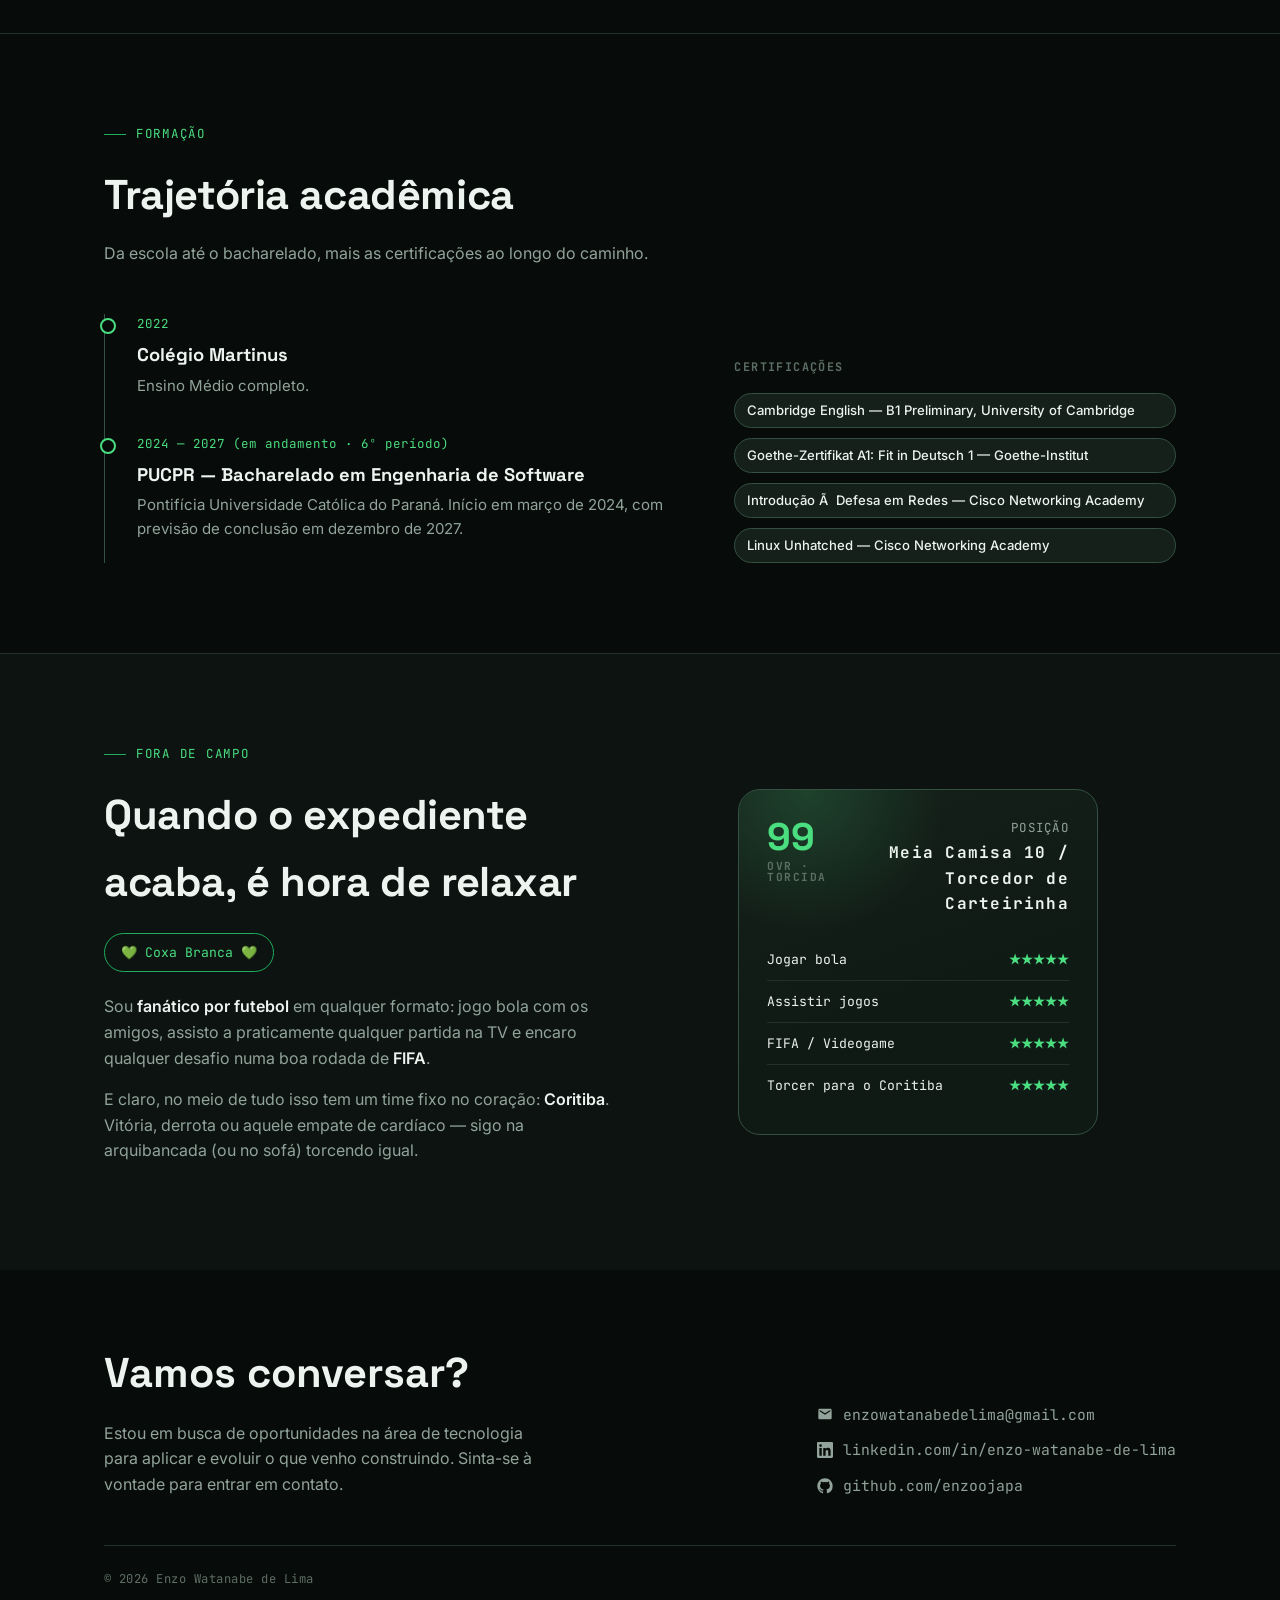
==== commit 2962a2a1: "Implement sequential scroll reveal for text elements" ====
--- a/portfolio-enzo.html
+++ b/portfolio-enzo.html
@@ -107,7 +107,7 @@
           </p>
           <p>
             No dia a dia, costumo ser a pessoa que organiza o processo: gosto de
-            <strong>modelar fluxos, desenvolver soluções, e as vezes realizar a documentação.</strong> Faço questão deque o time
+            <strong>modelar fluxos, desenvolver soluções, e as vezes realizar a documentação.</strong> Faço questão de que o time
             chegue junto na entrega — sem perder o senso de prioridade quando o prazo aperta.
           </p>
         </div>
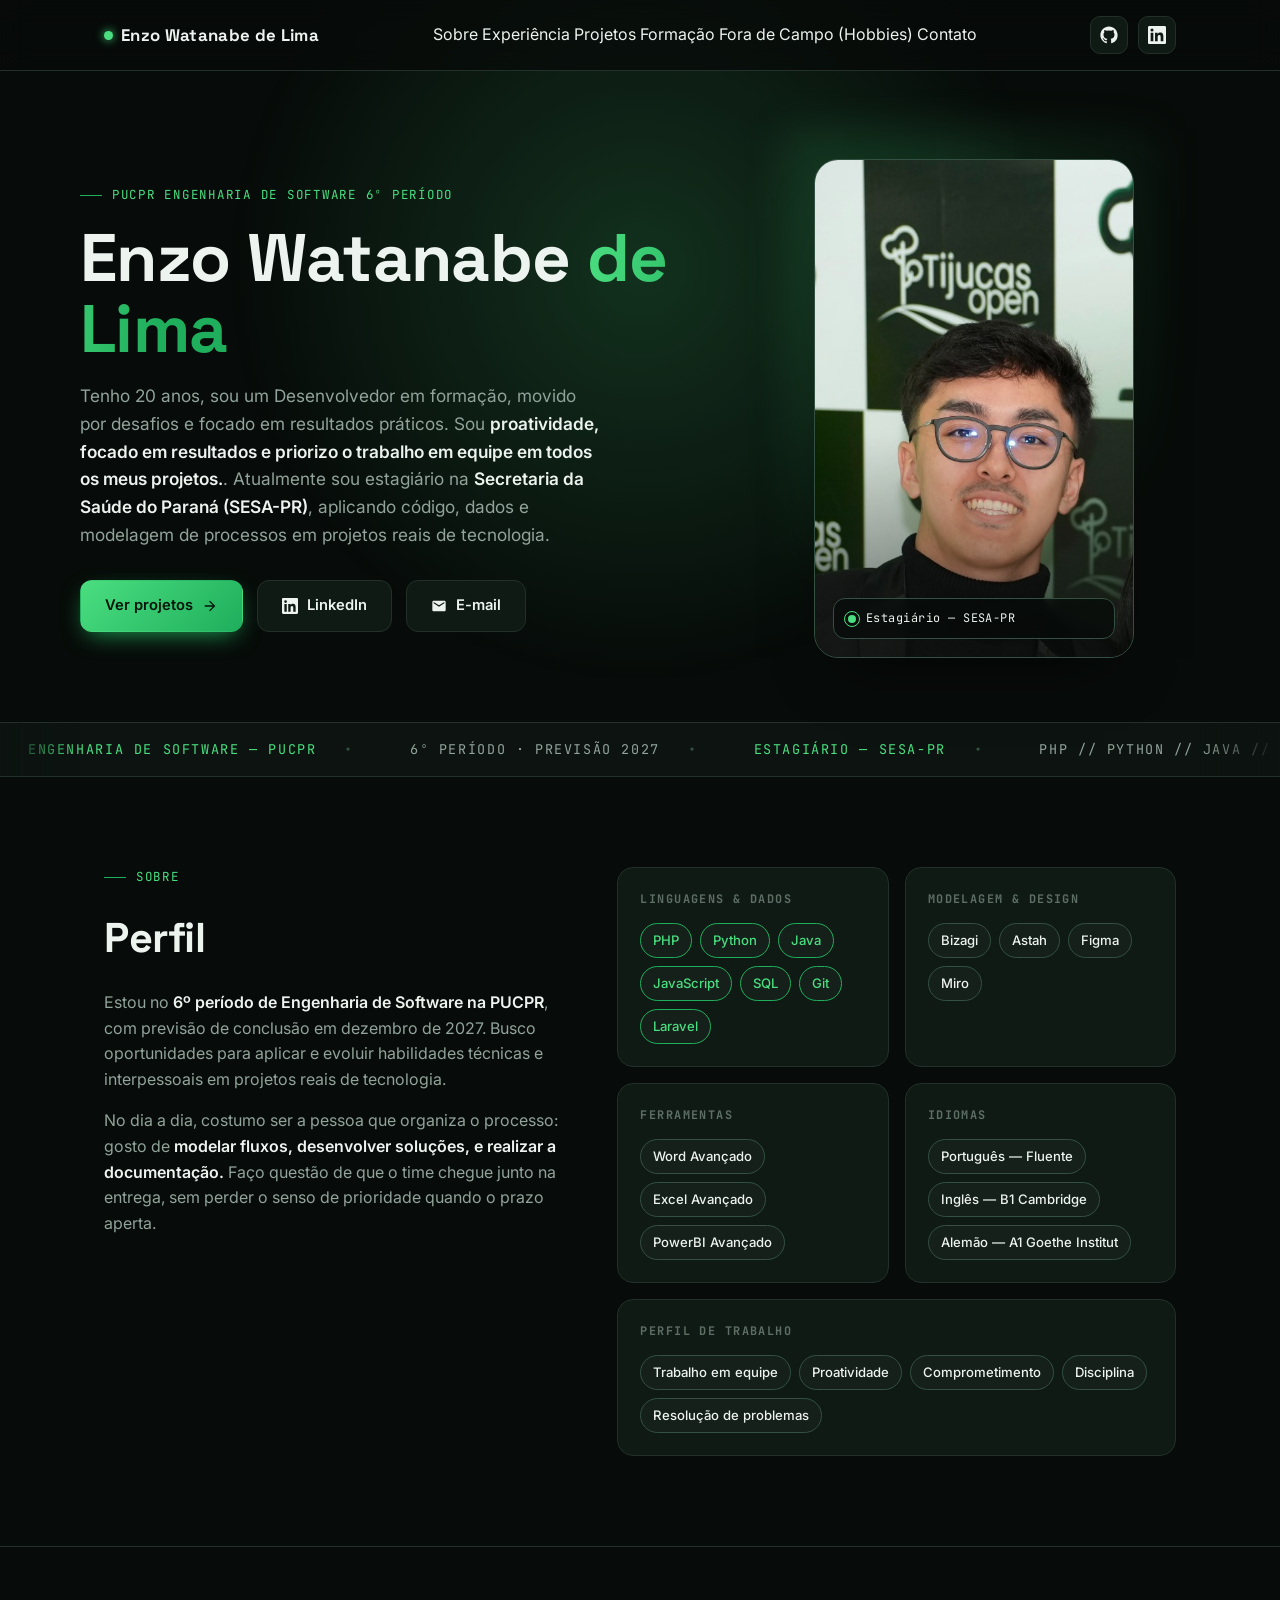
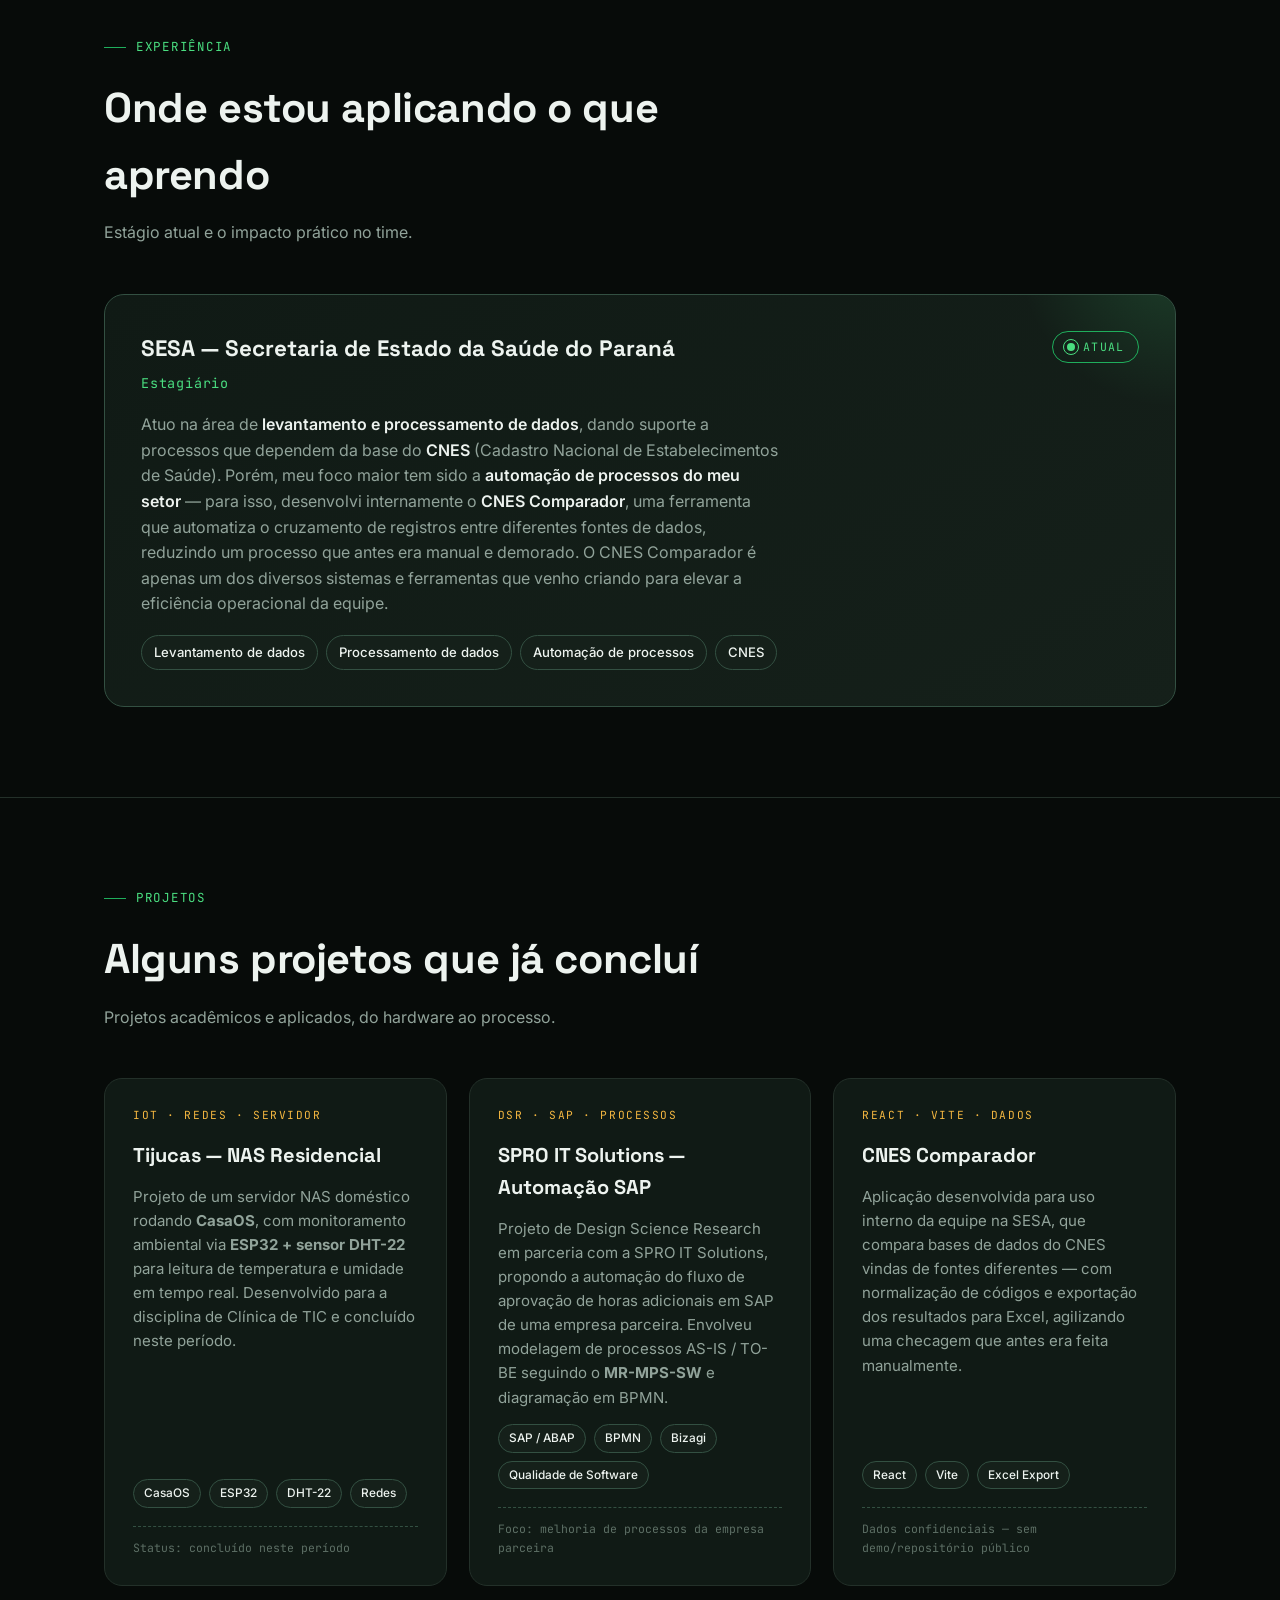
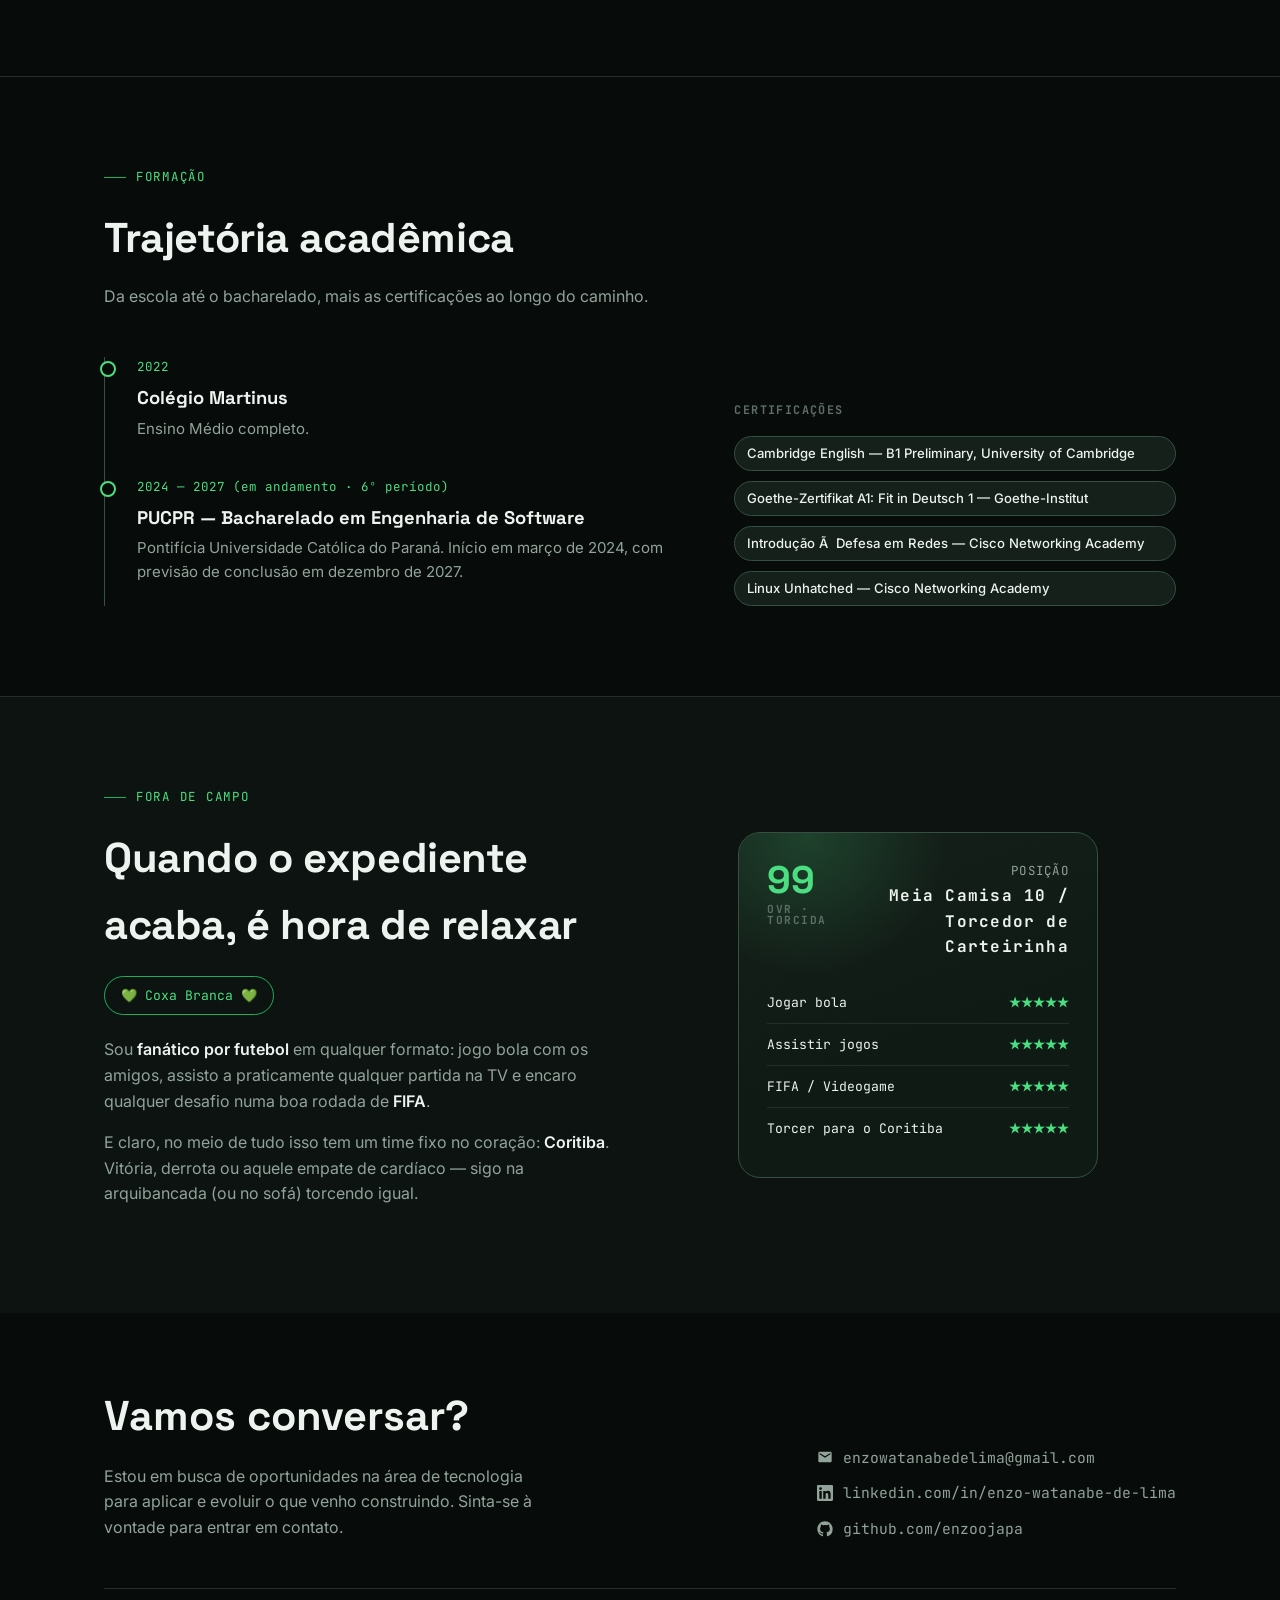
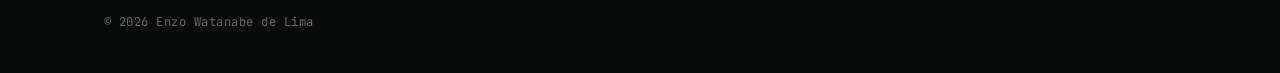
==== commit 021caff7: "Remove heart emoji from "Coxa Branca" and improve wording in experience section; add Git and Laravel" ====
--- a/portfolio-enzo.html
+++ b/portfolio-enzo.html
@@ -80,14 +80,14 @@
       <div class="ticker-item">Estagiário — SESA-PR <span class="sep">•</span></div>
       <div class="ticker-item alt">PHP // Python // Java // JavaScript // SQL <span class="sep">•</span></div>
       <div class="ticker-item">PT-BR fluente · EN B1 · DE A1 <span class="sep">•</span></div>
-      <div class="ticker-item alt">Coxa Branca 💚 <span class="sep">•</span></div>
+      <div class="ticker-item alt">Coxa Branca <span class="sep">•</span></div>
       <div class="ticker-item">Futebol · FIFA <span class="sep">•</span></div>
       <div class="ticker-item">Engenharia de Software — PUCPR <span class="sep">•</span></div>
       <div class="ticker-item alt">6º período · previsão 2027 <span class="sep">•</span></div>
       <div class="ticker-item">Estagiário — SESA-PR <span class="sep">•</span></div>
       <div class="ticker-item alt">PHP // Python // Java // JavaScript // SQL <span class="sep">•</span></div>
       <div class="ticker-item">PT-BR fluente · EN B1 · DE A1 <span class="sep">•</span></div>
-      <div class="ticker-item alt">Coxa Branca 💚 <span class="sep">•</span></div>
+      <div class="ticker-item alt">Coxa Branca <span class="sep">•</span></div>
     </div>
   </div>
 
@@ -107,8 +107,8 @@
           </p>
           <p>
             No dia a dia, costumo ser a pessoa que organiza o processo: gosto de
-            <strong>modelar fluxos, desenvolver soluções, e as vezes realizar a documentação.</strong> Faço questão de que o time
-            chegue junto na entrega — sem perder o senso de prioridade quando o prazo aperta.
+            <strong>modelar fluxos, desenvolver soluções, e realizar a documentação.</strong> Faço questão de que o time
+            chegue junto na entrega, sem perder o senso de prioridade quando o prazo aperta.
           </p>
         </div>
 
@@ -121,6 +121,8 @@
               <span class="pill glow">Java</span>
               <span class="pill glow">JavaScript</span>
               <span class="pill glow">SQL</span>
+              <span class="pill glow">Git</span>
+              <span class="pill glow">Laravel</span>
             </div>
           </div>
           <div class="skill-card">
--- a/style.css
+++ b/style.css
@@ -805,3 +805,5 @@
 }
 
 
+
+
